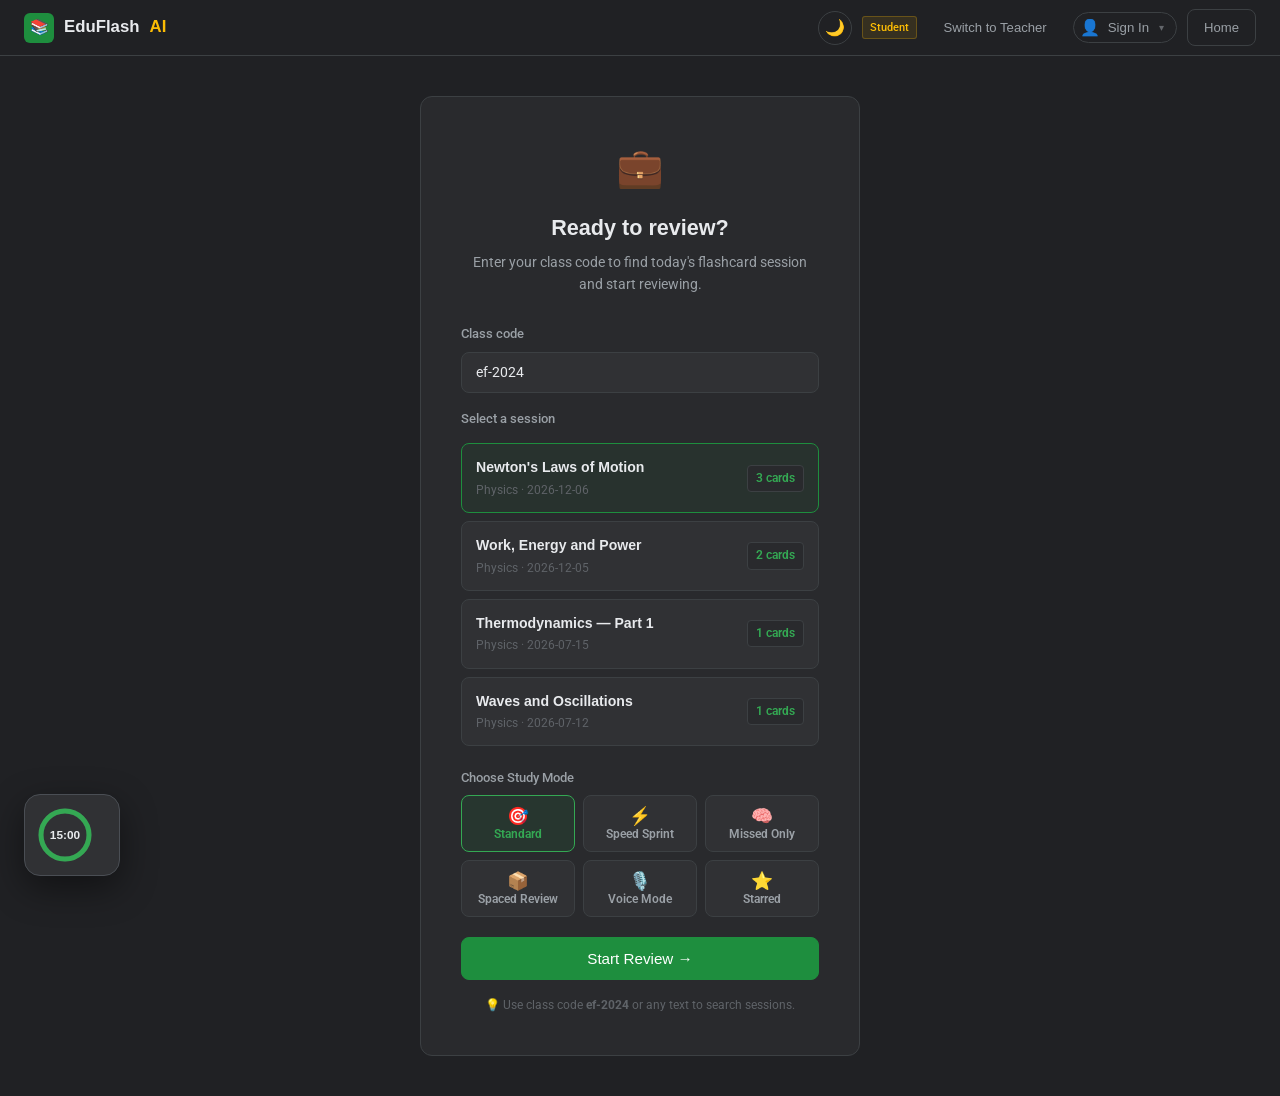
==== student.html @ 693bf7c0 "Day 15 & 16: Real-world competency perks, AI scenario challenge, session resume, and card breakdown " ====
<!DOCTYPE html>
<html lang="en">
<head>
  <meta charset="UTF-8" />
  <meta name="viewport" content="width=device-width, initial-scale=1.0" />
  <title>Student View — EduFlash AI</title>
  <meta name="description" content="Review your class flashcards, answer questions, and track your comprehension." />

  <link rel="icon" href="data:image/svg+xml,<svg xmlns='http://www.w3.org/2000/svg' viewBox='0 0 100 100'><text y='.9em' font-size='90'>📚</text></svg>" />
  <link rel="stylesheet" href="css/global.css" />
  <link rel="stylesheet" href="css/student.css" />
  <!-- Google Identity Services (OAuth) -->
  <script src="https://accounts.google.com/gsi/client" async defer></script>
</head>
<body>

  <!-- ── Shared Navbar ── -->
  <nav class="navbar" id="navbar">
    <div class="navbar-inner">
      <a href="index.html" class="nav-logo" id="nav-logo">
        <div class="nav-logo-icon">📚</div>
        EduFlash <em>AI</em>
      </a>
      <div class="navbar-right">
        <!-- Day 11: Theme Toggle -->
        <button class="theme-toggle" id="theme-toggle" title="Toggle theme">🌙</button>
        <span class="nav-badge" style="background:rgba(251,188,4,0.1);color:var(--yellow);border-color:rgba(251,188,4,0.25);">Student</span>
        <a href="teacher.html" class="btn btn-ghost btn-sm" id="nav-teacher-link">Switch to Teacher</a>
        <button class="btn btn-outline btn-sm" id="nav-signin-btn">👤 Sign In</button>
        <a href="index.html"   class="btn btn-outline btn-sm" id="nav-home-link">Home</a>
      </div>
    </div>
  </nav>

  <!-- Day 16: Resume Session Banner (hidden by default) -->
  <div class="resume-banner" id="resume-banner" style="display:none;">
    <div class="resume-banner-inner">
      <span class="resume-banner-icon">🔄</span>
      <div class="resume-banner-text">
        <strong id="resume-session-label">Continue where you left off</strong>
        <span id="resume-session-sub" style="font-size:0.75rem; color:var(--text-dim);">Session in progress</span>
      </div>
      <div class="resume-banner-actions">
        <button class="btn btn-green btn-sm" id="resume-continue-btn">Resume →</button>
        <button class="btn btn-ghost btn-sm" id="resume-discard-btn">Start Fresh</button>
      </div>
    </div>
  </div>

  <!-- —— Student entry shell —— -->
  <div class="student-shell" style="flex-direction: column; gap: 20px;">
    
    <div class="student-entry-card" id="entry-card">
      <div class="entry-icon">💼</div>
      <h1 class="entry-title">Ready to review?</h1>
      <p class="entry-sub">
        Enter your class code to find today's flashcard session and start reviewing.
      </p>

      <!-- Class code input -->
      <div class="input-group">
        <label class="input-label" for="class-code-input">Class code</label>
        <input
          type="text"
          id="class-code-input"
          class="input-field"
          placeholder="e.g. ef-2024"
          maxlength="20"
          autocomplete="off"
          spellcheck="false"
        />
      </div>

      <!-- Session picker (shows after code entered) -->
      <div class="session-picker" id="session-picker">
        <p class="input-label" style="margin-bottom:6px;">Select a session</p>
        <div id="session-picker-options" style="display: flex; flex-direction: column; gap: 8px;">
          <!-- Dynamically loaded session rows from local storage -->
        </div>

        <!-- Day 9/11: Study Mode Selector -->
        <div class="study-mode-selector" id="study-mode-selector" style="display:none; margin-top:14px;">
          <div style="display:flex; justify-content:space-between; align-items:center; margin-bottom:6px;">
            <p class="input-label" style="margin-bottom:0;">Choose Study Mode</p>
            <!-- Day 11: Due cards badge -->
            <span class="due-badge" id="due-cards-badge" style="display:none;">0 cards due</span>
          </div>
          <div class="study-mode-selector-grid">
            <button class="study-mode-btn active" data-mode="standard" data-tooltip="Classic review">
              <span style="font-size:1.1rem; display:block;">🎯</span>
              <span style="font-size:0.75rem; font-weight:600;">Standard</span>
            </button>
            <button class="study-mode-btn" data-mode="speed" data-tooltip="15s per card">
              <span style="font-size:1.1rem; display:block;">⚡</span>
              <span style="font-size:0.75rem; font-weight:600;">Speed Sprint</span>
            </button>
            <button class="study-mode-btn" data-mode="smart" data-tooltip="Missed cards only">
              <span style="font-size:1.1rem; display:block;">🧠</span>
              <span style="font-size:0.75rem; font-weight:600;">Missed Only</span>
            </button>
            <!-- Day 11: Spaced Repetition -->
            <button class="study-mode-btn" data-mode="spaced" data-tooltip="Leitner box SRS">
              <span style="font-size:1.1rem; display:block;">📦</span>
              <span style="font-size:0.75rem; font-weight:600;">Spaced Review</span>
            </button>
            <!-- Day 12: Voice Mode -->
            <button class="study-mode-btn" data-mode="voice" id="voice-mode-btn" data-tooltip="Hands-free voice" title="Answer questions by speaking">
              <span style="font-size:1.1rem; display:block;">🎙️</span>
              <span style="font-size:0.75rem; font-weight:600;">Voice Mode</span>
            </button>
            <!-- Day 15: Starred Cards -->
            <button class="study-mode-btn" data-mode="starred" data-tooltip="Your bookmarked cards only">
              <span style="font-size:1.1rem; display:block;">⭐</span>
              <span style="font-size:0.75rem; font-weight:600;">Starred</span>
            </button>
          </div>
        </div>
      </div>

      <button class="btn btn-green entry-btn" id="start-btn">
        Start Review →
      </button>

      <p class="entry-note">
        💡 Use class code <strong>ef-2024</strong> or any text to search sessions.
      </p>
    </div>

    <!-- ── Student Active Reviewer Container (hidden by default) ── -->
    <div class="student-active-review" id="review-container">
      <!-- Progress Bar -->
      <div class="review-progress-container">
        <div class="review-progress-label">
          <span id="review-progress-text">Loading card...</span>
          <span id="review-progress-percent">0%</span>
        </div>
        <div class="review-progress-bar-bg">
          <div class="review-progress-bar-fill" id="review-progress-bar" style="width:0%;"></div>
        </div>
      </div>

      <!-- Day 15: Starred mode hint -->
      <div class="starred-mode-hint" id="starred-mode-hint">
        ⭐ Reviewing your starred cards only — tap ⭐ on any card to add or remove it.
      </div>

      <!-- Day 12: Voice Mode Controls Panel -->
      <div class="voice-controls-wrap" id="voice-controls-wrap" style="display:none; margin-bottom:12px;">
        <div class="voice-controls-inner">
          <div class="voice-status-row">
            <div class="voice-mic-btn-wrap">
              <button id="mic-btn" class="mic-btn" title="Click to start / stop listening">
                <span class="mic-icon">🎙️</span>
                <span class="mic-ring"></span>
                <span class="mic-ring mic-ring-2"></span>
              </button>
            </div>
            <div class="voice-info">
              <div class="voice-status-label" id="voice-status-label">Click mic to start listening</div>
              <div class="voice-hint-text">Say: <em>"Option A"</em> · <em>"B"</em> · <em>"First"</em> · <em>"Know it"</em> · <em>"Fuzzy"</em> · <em>"Don't know"</em></div>
            </div>
          </div>
          <div class="voice-transcript-pill" id="voice-transcript-pill" style="display:none;">
            <span class="transcript-icon">💬</span>
            <span id="voice-transcript-text">Listening...</span>
          </div>
        </div>
      </div>

      <!-- Day 9: Speed Challenge Timer Bar -->
      <div class="speed-timer-wrap" id="speed-timer-wrap" style="display:none; margin-bottom:10px;">
        <div style="display:flex; justify-content:space-between; font-size:0.75rem; color:var(--yellow); font-weight:600; margin-bottom:4px;">
          <span>⚡ Speed Sprint Timer</span>
          <span id="speed-timer-text">15s</span>
        </div>
        <div style="height:6px; background:var(--bg-card); border-radius:3px; overflow:hidden; border:1px solid var(--border);">
          <div id="speed-timer-bar" style="height:100%; width:100%; background:var(--yellow); transition: width 1s linear;"></div>
        </div>
      </div>

      <!-- Review Card -->
      <div class="flashcard" id="review-flashcard">
        <!-- Header -->
        <div class="card-header" id="card-header-click" title="Click to flip">
          <div class="card-header-inner">
            <span class="card-header-label" id="card-label">Question</span>
            <button id="tts-read-btn" type="button" style="background:rgba(255,255,255,0.08); border:1px solid var(--border-light); color:var(--text); font-size:0.72rem; padding:2px 8px; border-radius:12px; cursor:pointer; display:inline-flex; align-items:center; gap:4px;" title="Read aloud using Speech Synthesis">
              🔊 Read
            </button>
            <!-- Day 15: Star a card -->
            <button id="card-star-btn" class="card-icon-btn star-btn" type="button" title="Star this card (S)">
              <span>⭐</span>
              <span class="card-icon-btn-label">Star</span>
            </button>
            <!-- Day 15: Add a private note -->
            <button id="card-note-btn" class="card-icon-btn note-btn" type="button" title="Add a private note (N)">
              <span>📌</span>
              <span class="card-icon-btn-label">Note</span>
            </button>
          </div>
          <span class="card-header-tag" id="card-tag">Topic</span>
        </div>

        <!-- Day 15: Inline personal note editor -->
        <div class="card-note-editor" id="card-note-editor">
          <textarea id="card-note-textarea" maxlength="600" placeholder="Write a private study note for this card..."></textarea>
          <div class="card-note-actions">
            <button class="note-save-btn" id="card-note-save-btn" type="button">💾 Save Note</button>
            <button class="note-cancel-btn" id="card-note-cancel-btn" type="button">Cancel</button>
            <span class="note-saved-tag" id="card-note-saved-tag" style="display:none;">✓ Saved</span>
          </div>
        </div>

        <!-- Body -->
        <div class="card-body">
          <!-- Front -->
          <div class="card-body-front" id="card-front">
            <p class="card-question" id="review-question">
              Question text will load here.
            </p>
            <div class="mcq-options" id="review-options">
              <!-- Dynamically populated options -->
            </div>
            <p class="card-flip-hint">Select an option to answer, or click header to flip</p>
          </div>

          <!-- Back -->
          <div class="card-body-back" id="card-back">
            <p class="card-answer-label">Correct Answer</p>
            <p class="card-answer-text" id="review-answer">
              Answer explanation text.
            </p>
            <p style="font-size: 0.76rem; color: var(--text-dim); margin-bottom: 12px; text-align: center;">
              How well did you know this?
            </p>
            <div class="self-rating" id="review-self-rating">
              <button class="rating-btn know" data-rating="know">✓ Know it</button>
              <button class="rating-btn fuzzy" data-rating="fuzzy">~ Fuzzy</button>
              <button class="rating-btn nope" data-rating="nope">✗ Don't know</button>
            </div>
          </div>
        </div>
      </div>

      <!-- Navigation Footer -->
      <div class="card-nav">
        <button class="card-nav-btn" id="review-prev-btn" disabled>← Previous</button>
        <span class="card-counter" id="review-counter">1 / 5</span>
        <button class="card-nav-btn" id="review-next-btn" disabled>Next →</button>
      </div>
    </div>

    <!-- ── Completion Card (hidden by default) ── -->
    <div class="review-completed" id="completion-container">
      <div class="entry-icon">🎉</div>
      <h1 class="entry-title">Review Completed!</h1>
      <p class="entry-sub" style="margin-bottom: 12px;">
        Great job revising! Your responses have been sent back to the teacher's dashboard.
      </p>
      <!-- Day 6: sync status shown briefly after submit -->
      <div id="sync-status" style="display:none; font-size:0.78rem; color:var(--green-light); margin-bottom: 8px; text-align:center; animation: fadeIn 0.4s ease;"></div>
      
      <!-- Day 8: Google Classroom Turn-In Status -->
      <div id="gc-student-status" style="display:none; background: rgba(52,168,83,0.12); border: 1px solid rgba(52,168,83,0.3); border-radius: var(--radius); padding: 10px 14px; width: 100%; margin-bottom: 14px; text-align: center; animation: fadeIn 0.4s ease;">
        <span style="font-size: 0.82rem; color: var(--green-light); font-weight: 500;">🎓 Turned in to Google Classroom</span>
      </div>

      <div style="background: var(--bg-card); border: 1px solid var(--border); border-radius: var(--radius); padding: 16px; width: 100%; margin-bottom: 20px;">
        <span style="font-size: 0.78rem; color: var(--text-dim); text-transform: uppercase;">MCQ ACCURACY</span>
        <div class="completion-accuracy" id="completion-accuracy">85%</div>
        
        <!-- Day 9: Achievements Strip -->
        <div id="student-achievements" style="display:flex; justify-content:center; gap:8px; margin-top:10px; flex-wrap:wrap;">
          <span class="achievement-chip" id="badge-accuracy">🎯 High Accuracy</span>
          <span class="achievement-chip" id="badge-streak">🔥 Streak Master</span>
        </div>
      </div>

      <!-- Day 16: Session Summary Card Grid -->
      <div class="session-summary-grid-wrap" id="session-summary-grid-wrap" style="display:none; width:100%; margin-bottom:16px;">
        <div class="ssq-header">
          <span class="ssq-title">📋 Card-by-Card Breakdown</span>
          <span class="ssq-legend">
            <span class="ssq-legend-dot" style="background:var(--green-light);"></span>Know&nbsp;
            <span class="ssq-legend-dot" style="background:var(--yellow);"></span>Fuzzy&nbsp;
            <span class="ssq-legend-dot" style="background:#f28b82;"></span>Missed
          </span>
        </div>
        <div class="ssq-grid" id="ssq-grid">
          <!-- Injected by JS -->
        </div>
      </div>

      <!-- Day 15: Study Proficiency Panel -->
      <div id="proficiency-panel" style="width:100%; margin-bottom:16px;"></div>

      <!-- Day 15: Real-World Perks & Competency Hub -->
      <div class="perks-hub-card" id="perks-hub-card" style="display:none; width:100%; margin-bottom:16px;">
        <div class="perks-hub-header">
          <span style="font-size:1.3rem;">💼</span>
          <div>
            <div class="perks-hub-title">Real-World Competency & Perks</div>
            <div class="perks-hub-subtitle">Connecting flashcard mastery to tangible practical value</div>
          </div>
        </div>
        <div class="perks-hub-body" id="perks-hub-body">
          <!-- Injected by JS -->
        </div>
      </div>

      <!-- Day 14: XP Level Bar -->
      <div class="xp-bar-container" id="xp-bar-container" style="display:none; width:100%; margin-bottom:16px;"></div>

      <!-- Day 14: Achievement Badges Grid -->
      <div class="achievements-grid" id="achievements-grid" style="display:none; width:100%; margin-bottom:16px;"></div>

      <!-- Day 13: Student Progress Timeline -->
      <div class="progress-timeline-wrap" id="progress-timeline-wrap" style="display:none;">
        <div class="progress-timeline-title">Your Card-by-Card Journey</div>
        <div class="progress-timeline-track" id="progress-timeline-track">
          <div class="progress-timeline-line-bg"></div>
          <div class="progress-timeline-line-fill" id="progress-timeline-fill"></div>
          <!-- Dots injected by JS -->
        </div>
        <div class="progress-timeline-legend">
          <span class="timeline-legend-item"><span class="timeline-legend-dot" style="background:var(--green-light);"></span>Correct</span>
          <span class="timeline-legend-item"><span class="timeline-legend-dot" style="background:#f28b82;"></span>Wrong</span>
        </div>
      </div>
      <button class="btn btn-study-path" id="btn-study-path" style="width:100%; margin-bottom:12px;">🧭 Generate AI Study Path</button>
      <div class="study-path-container" id="study-path-container" style="display:none; width:100%; margin-bottom:20px;"></div>

      <!-- Day 12: AI Weak-Spot Remediation Plan -->
      <div class="remediation-section" id="remediation-section" style="width:100%; margin-bottom:20px; display:none;">
        <div class="remediation-header">
          <span class="remediation-icon">🚀</span>
          <div>
            <div class="remediation-title">AI Weak-Spot Remediation Plan</div>
            <div class="remediation-subtitle">Personalized recovery strategy for your missed topics</div>
          </div>
        </div>
        <div class="remediation-body" id="remediation-body">
          <!-- Populated by JS -->
        </div>
      </div>
      <button class="btn btn-remediation" id="btn-student-remediation" style="width:100%; margin-bottom:16px; display:none;">
        🚀 Generate My AI Remediation Plan
      </button>

      <!-- Day 11: Student Personal Analytics Dashboard -->
      <div id="student-analytics" style="display:none; width:100%;">
        <div class="student-analytics-header">📊 Your Progress</div>
        <div class="analytics-grid">
          <div class="analytics-card" id="analytics-trend">
            <div class="analytics-card-title">Accuracy Trend</div>
            <canvas id="sparkline-canvas" width="200" height="60"></canvas>
          </div>
          <div class="analytics-card" id="analytics-streak">
            <div class="analytics-card-title">🔥 Study Streak</div>
            <div id="streak-display"></div>
          </div>
          <div class="analytics-card" id="analytics-mastery">
            <div class="analytics-card-title">Topic Mastery</div>
            <div id="mastery-bars"></div>
          </div>
          <div class="analytics-card" id="analytics-best">
            <div class="analytics-card-title">🏆 Personal Best</div>
            <div id="personal-best-display"></div>
          </div>
        </div>
      </div>

      <button class="btn btn-green entry-btn" id="exit-btn">
        Done & Exit
      </button>
    </div>

  </div>

  <!-- Day 15: Focus Timer Widget -->
  <div class="focus-timer-widget" id="focus-timer-widget" title="Focus timer">
    <div class="focus-timer-mini">
      <div class="focus-timer-ring-wrap">
        <svg width="56" height="56" viewBox="0 0 56 56">
          <circle class="focus-timer-ring-track" cx="28" cy="28" r="24"></circle>
          <circle class="focus-timer-ring-progress" id="focus-timer-ring" cx="28" cy="28" r="24"></circle>
        </svg>
        <div class="focus-timer-time" id="focus-timer-time">15:00</div>
      </div>
      <span class="focus-timer-mini-label">Focus Timer</span>
    </div>
    <div class="focus-timer-body">
      <div class="focus-timer-presets" id="focus-presets">
        <!-- Preset buttons injected by JS -->
      </div>
      <div class="focus-timer-controls">
        <button class="focus-main-btn" id="focus-main-btn">▶ Start Focus</button>
        <button class="focus-reset-btn" id="focus-reset-btn" title="Reset timer">↺</button>
      </div>
      <div class="focus-timer-status" id="focus-timer-status"></div>
    </div>
  </div>

  <!-- Day 11: EduBot AI Tutor Floating Action Trigger -->
  <button class="edubot-fab" id="edubot-fab" style="display: none;" title="Open EduBot AI Tutor">
    <span style="font-size: 1.2rem;">🤖</span>
    <span class="edubot-fab-text">Ask AI Tutor</span>
  </button>

  <!-- Day 11: EduBot AI Tutor Sliding Drawer Modal -->
  <div class="edubot-drawer-overlay" id="edubot-drawer-overlay" style="display: none;">
    <div class="edubot-drawer" id="edubot-drawer">
      <div class="edubot-header">
        <div style="display: flex; align-items: center; gap: 8px;">
          <span style="font-size: 1.3rem;">🤖</span>
          <div>
            <h3 style="margin: 0; font-size: 1.02rem; font-family: 'Google Sans', sans-serif; color: var(--green-light);">EduBot AI Tutor</h3>
            <span style="font-size: 0.72rem; color: var(--text-dim);" id="edubot-topic-badge">Topic: Active Card</span>
          </div>
        </div>
        <button class="edubot-close-btn" id="edubot-close-btn">&times;</button>
      </div>

      <!-- Chat Messages Container -->
      <div class="edubot-messages" id="edubot-messages">
        <div class="edubot-msg assistant">
          👋 Hi! I'm <strong>EduBot</strong>, your personal AI tutor. Ask me anything about this card or choose a quick helper prompt below!
        </div>
      </div>

      <!-- Quick Action Prompts -->
      <div class="edubot-quick-prompts">
        <button class="edubot-chip" data-prompt="Explain why the correct answer is right step-by-step">💡 Step-by-step</button>
        <button class="edubot-chip" data-prompt="Give me a real-world analogy for this concept">🌐 Analogy</button>
        <button class="edubot-chip" data-prompt="Explain this concept like I'm 5 years old">🧒 ELI5</button>
        <button class="edubot-chip" data-prompt="Give me a quick practice follow-up question">❓ Quiz me</button>
      </div>

      <!-- Input Bar -->
      <form class="edubot-input-form" id="edubot-form">
        <input type="text" id="edubot-input" class="edubot-input" placeholder="Ask EduBot a question..." autocomplete="off" />
        <button type="submit" class="btn btn-green btn-sm" style="padding: 8px 14px;">Send</button>
      </form>
    </div>
  </div>

  <!-- Day 11: Keyboard Shortcuts -->
  <div class="keyboard-overlay" id="keyboard-overlay" style="display:none;">
    <div class="keyboard-overlay-content">
      <div class="keyboard-overlay-header">
        <h3 style="margin: 0; font-family: 'Google Sans', sans-serif; font-size: 1.1rem;">⌨️ Keyboard Shortcuts</h3>
        <button class="keyboard-close-btn" id="keyboard-close-btn">&times;</button>
      </div>
      <div class="keyboard-shortcuts-list">
        <div class="shortcut-row"><span class="key-badge">←</span> <span class="key-badge">→</span> Navigate cards</div>
        <div class="shortcut-row"><span class="key-badge">Space</span> Flip card</div>
        <div class="shortcut-row"><span class="key-badge">1</span> <span class="key-badge">2</span> <span class="key-badge">3</span> <span class="key-badge">4</span> Select MCQ option</div>
        <div class="shortcut-row"><span class="key-badge">K</span> Rate Know it</div>
        <div class="shortcut-row"><span class="key-badge">F</span> Rate Fuzzy</div>
        <div class="shortcut-row"><span class="key-badge">D</span> Rate Don't know</div>
        <div class="shortcut-row"><span class="key-badge">S</span> Star / unstar card</div>
        <div class="shortcut-row"><span class="key-badge">N</span> Add / edit card note</div>
        <div class="shortcut-row"><span class="key-badge">?</span> Show this help</div>
        <div class="shortcut-row"><span class="key-badge">Esc</span> Close overlays</div>
      </div>
    </div>
  </div>

  <!-- Day 14: Level-Up Celebration Modal -->
  <div class="levelup-modal" id="levelup-modal" style="display:none;">
    <div class="levelup-modal-content">
      <div class="levelup-glow"></div>
      <div class="levelup-emoji" id="levelup-emoji">🎓</div>
      <div class="levelup-title">LEVEL UP!</div>
      <div class="levelup-rank" id="levelup-rank">Scholar</div>
      <div class="levelup-sub">Keep going to unlock the next rank!</div>
    </div>
  </div>

  <!-- Day 15: Real-World Scenario Challenge Modal -->
  <div class="scenario-modal-overlay" id="scenario-modal-overlay" style="display:none;">
    <div class="scenario-modal-content">
      <div class="scenario-modal-header">
        <div style="display:flex; align-items:center; gap:8px;">
          <span style="font-size:1.4rem;">🎯</span>
          <div>
            <h3 style="margin:0; font-family:'Google Sans',sans-serif; font-size:1.05rem; color:var(--green-light);" id="scenario-title">Real-World Application Challenge</h3>
            <span style="font-size:0.75rem; color:var(--text-dim);" id="scenario-topic-tag">Topic: Practical Physics</span>
          </div>
        </div>
        <button class="scenario-close-btn" id="scenario-close-btn">&times;</button>
      </div>
      <div class="scenario-body" id="scenario-body">
        <div class="scenario-question-box" id="scenario-question-box">
          Loading scenario challenge...
        </div>
        <div class="scenario-options-grid" id="scenario-options-grid">
          <!-- Populated by JS -->
        </div>
        <div class="scenario-feedback" id="scenario-feedback" style="display:none;"></div>
      </div>
      <div class="scenario-footer">
        <button class="btn btn-outline btn-sm" id="scenario-dismiss-btn">Close</button>
      </div>
    </div>
  </div>

  <!-- Day 9: Canvas Confetti -->
  <canvas id="confetti-canvas" style="position:fixed; top:0; left:0; width:100vw; height:100vh; pointer-events:none; z-index:9999; display:none;"></canvas>

  <script src="js/classroom-api.js"></script>
  <script src="js/firebase-store.js"></script>
  <script src="js/store.js"></script>
  <script src="js/auth.js"></script>
  <script src="js/student.js"></script>

</body>
</html>
---- css/global.css ----
/* ============================================================
   EduFlash AI — Global Styles
   Day 2: Unified nav shell + shared components
   Google Classroom theme: green, yellow, dark
   ============================================================ */

@import url('https://fonts.googleapis.com/css2?family=Google+Sans:wght@400;500;700&family=Roboto:wght@300;400;500&display=swap');

/* ── CSS Variables ── */
:root {
  --green:        #1e8e3e;
  --green-light:  #34a853;
  --green-dark:   #0d652d;
  --yellow:       #fbbc04;
  --yellow-light: #fdd663;
  --yellow-dark:  #f29900;

  --bg:           #202124;
  --bg-surface:   #292a2d;
  --bg-card:      #303134;
  --bg-hover:     #3c4043;
  --border:       #3c4043;
  --border-light: #4a4e54;

  --text:         #e8eaed;
  --text-muted:   #9aa0a6;
  --text-dim:     #5f6368;

  --radius:    8px;
  --radius-lg: 12px;
  --radius-sm: 4px;
  --transition: 0.2s ease;
}

*, *::before, *::after { box-sizing: border-box; margin: 0; padding: 0; }
html { scroll-behavior: smooth; }

body {
  font-family: 'Roboto', sans-serif;
  background: var(--bg);
  color: var(--text);
  line-height: 1.6;
  -webkit-font-smoothing: antialiased;
}

h1, h2, h3, h4 {
  font-family: 'Google Sans', sans-serif;
  line-height: 1.3;
}

a { color: inherit; text-decoration: none; }
img { max-width: 100%; display: block; }
button { cursor: pointer; border: none; background: none; font-family: inherit; }

/* ── Buttons ── */
.btn {
  display: inline-flex;
  align-items: center;
  gap: 8px;
  padding: 10px 22px;
  border-radius: var(--radius);
  font-family: 'Google Sans', sans-serif;
  font-weight: 500;
  font-size: 0.9rem;
  transition: var(--transition);
  cursor: pointer;
  white-space: nowrap;
}
.btn-green {
  background: var(--green);
  color: #fff;
  border: 1px solid var(--green);
}
.btn-green:hover { background: var(--green-light); border-color: var(--green-light); }

.btn-yellow {
  background: var(--yellow);
  color: #202124;
  border: 1px solid var(--yellow);
  font-weight: 700;
}
.btn-yellow:hover { background: var(--yellow-light); }

.btn-outline {
  background: transparent;
  color: var(--text-muted);
  border: 1px solid var(--border);
}
.btn-outline:hover { border-color: var(--green); color: var(--green-light); }

.btn-ghost {
  background: transparent;
  color: var(--text-muted);
  border: none;
  padding: 8px 14px;
}
.btn-ghost:hover { color: var(--text); background: var(--bg-hover); border-radius: var(--radius-sm); }

.btn-sm {
  padding: 7px 16px;
  font-size: 0.82rem;
}

.btn:disabled {
  opacity: 0.55;
  background: var(--bg-hover) !important;
  border-color: var(--border) !important;
  color: var(--text-dim) !important;
  cursor: not-allowed;
}

/* ── Shared Navbar ── */
.navbar {
  height: 56px;
  display: flex;
  align-items: center;
  border-bottom: 1px solid var(--border);
  background: var(--bg);
  position: sticky;
  top: 0;
  z-index: 100;
  padding: 0 24px;
}
.navbar-inner {
  width: 100%;
  display: flex;
  align-items: center;
  justify-content: space-between;
}
.nav-logo {
  display: flex;
  align-items: center;
  gap: 10px;
  font-family: 'Google Sans', sans-serif;
  font-size: 1.05rem;
  font-weight: 700;
  text-decoration: none;
  color: var(--text);
}
.nav-logo-icon {
  width: 30px;
  height: 30px;
  background: var(--green);
  border-radius: 6px;
  display: flex;
  align-items: center;
  justify-content: center;
  font-size: 0.95rem;
  flex-shrink: 0;
}
.nav-logo em {
  color: var(--yellow);
  font-style: normal;
}
.nav-badge {
  font-size: 0.7rem;
  background: rgba(251,188,4,0.1);
  color: var(--yellow);
  border: 1px solid rgba(251,188,4,0.25);
  border-radius: 3px;
  padding: 2px 7px;
  font-weight: 500;
  font-family: 'Roboto', sans-serif;
}
.navbar-right {
  display: flex;
  align-items: center;
  gap: 10px;
}

/* ── Layout helpers ── */
.container {
  max-width: 1100px;
  margin: 0 auto;
  padding: 0 24px;
}

/* ── Scrollbar ── */
::-webkit-scrollbar { width: 5px; }
::-webkit-scrollbar-track { background: var(--bg); }
::-webkit-scrollbar-thumb { background: var(--border); border-radius: 3px; }
::-webkit-scrollbar-thumb:hover { background: var(--border-light); }

/* ── Utility ── */
.text-muted  { color: var(--text-muted); }
.text-dim    { color: var(--text-dim); }
.text-green  { color: var(--green-light); }
.text-yellow { color: var(--yellow); }
.mt-sm  { margin-top: 8px; }
.mt-md  { margin-top: 16px; }
.mt-lg  { margin-top: 24px; }

/* ============================================================
   Day 11: Light Theme Overrides
   ============================================================ */
[data-theme="light"] {
  --green:        #1e8e3e;
  --green-light:  #0d652d;
  --green-dark:   #0b5224;
  --yellow:       #f29900;
  --yellow-light: #e68a00;
  --yellow-dark:  #b36b00;

  --bg:           #f8f9fa;
  --bg-surface:   #ffffff;
  --bg-card:      #ffffff;
  --bg-hover:     #f1f3f4;
  --border:       #dadce0;
  --border-light: #e0e0e0;

  --text:         #202124;
  --text-muted:   #5f6368;
  --text-dim:     #9aa0a6;
}

[data-theme="light"] .navbar {
  background: #ffffff;
  border-bottom-color: #dadce0;
  box-shadow: 0 1px 3px rgba(0,0,0,0.08);
}

[data-theme="light"] .nav-logo-icon {
  box-shadow: 0 1px 4px rgba(30,142,62,0.25);
}

[data-theme="light"] ::-webkit-scrollbar-track { background: #f1f3f4; }
[data-theme="light"] ::-webkit-scrollbar-thumb { background: #dadce0; }
[data-theme="light"] ::-webkit-scrollbar-thumb:hover { background: #bdc1c6; }

/* Teacher sidebar light overrides */
[data-theme="light"] .sidebar {
  background: #f1f3f4;
  border-right-color: #dadce0;
  box-shadow: inset 3px 0 0 rgba(30,142,62,0.2);
}
[data-theme="light"] .sidebar-toggle {
  background: #f1f3f4;
  box-shadow: 0 0 0 3px #ffffff, 0 2px 8px rgba(0,0,0,0.15);
}
[data-theme="light"] .sidebar-header { border-bottom-color: #dadce0; }
[data-theme="light"] .context-strip { background: #ffffff; border-bottom-color: #dadce0; }
[data-theme="light"] .panel-header { border-bottom-color: #dadce0; }
[data-theme="light"] .auth-dropdown { background: #ffffff; border-color: #dadce0; box-shadow: 0 4px 20px rgba(0,0,0,0.1); }

/* Student shell light overrides */
[data-theme="light"] .student-entry-card { background: #ffffff; border-color: #dadce0; }
[data-theme="light"] .flashcard { background: #ffffff; border-color: #dadce0; }
[data-theme="light"] .card-header { background: rgba(30,142,62,0.06); }
[data-theme="light"] .review-completed { background: #ffffff; border-color: #dadce0; }

/* Smooth theme transition */
body,
body .navbar,
body .sidebar,
body .app-shell,
body .main-content,
body .student-shell,
body .student-entry-card,
body .flashcard {
  transition: background-color 0.35s ease, color 0.35s ease, border-color 0.35s ease;
}

/* ── Theme Toggle Button ── */
.theme-toggle {
  background: none;
  border: 1px solid var(--border);
  color: var(--text-muted);
  width: 34px;
  height: 34px;
  border-radius: 50%;
  display: inline-flex;
  align-items: center;
  justify-content: center;
  font-size: 1rem;
  cursor: pointer;
  transition: background 0.2s ease, border-color 0.2s ease, color 0.2s ease, transform 0.3s ease;
  flex-shrink: 0;
}
.theme-toggle:hover {
  background: var(--bg-hover);
  border-color: var(--green);
  color: var(--yellow);
  transform: rotate(25deg);
}
---- css/student.css ----
/* ============================================================
   EduFlash AI — Student Page Styles
   Day 2: Entry shell
   ============================================================ */

.student-shell {
  min-height: calc(100vh - 56px);
  display: flex;
  align-items: center;
  justify-content: center;
  padding: 40px 24px;
}

.student-entry-card {
  background: var(--bg-surface);
  border: 1px solid var(--border);
  border-radius: var(--radius-lg);
  padding: 40px;
  width: 100%;
  max-width: 440px;
  text-align: center;
}

.entry-icon {
  font-size: 2.4rem;
  margin-bottom: 16px;
}

.entry-title {
  font-size: 1.35rem;
  font-weight: 700;
  margin-bottom: 8px;
  color: var(--text);
}

.entry-sub {
  font-size: 0.88rem;
  color: var(--text-muted);
  margin-bottom: 28px;
  line-height: 1.6;
}

/* Class code input */
.input-group {
  display: flex;
  flex-direction: column;
  gap: 8px;
  text-align: left;
  margin-bottom: 16px;
}
.input-label {
  font-size: 0.8rem;
  color: var(--text-muted);
  font-weight: 500;
}
.input-field {
  background: var(--bg-card);
  border: 1px solid var(--border);
  border-radius: var(--radius);
  padding: 11px 14px;
  font-size: 0.9rem;
  color: var(--text);
  outline: none;
  transition: border-color var(--transition);
  width: 100%;
  font-family: 'Roboto', sans-serif;
}
.input-field::placeholder { color: var(--text-dim); }
.input-field:focus { border-color: var(--green); }

/* Session picker */
.session-picker {
  display: flex;
  flex-direction: column;
  gap: 8px;
  margin-bottom: 20px;
  text-align: left;
}
.session-picker.visible { display: flex; }

.session-option {
  background: var(--bg-card);
  border: 1px solid var(--border);
  border-radius: var(--radius);
  padding: 12px 14px;
  cursor: pointer;
  transition: border-color var(--transition), background var(--transition);
  display: flex;
  align-items: center;
  justify-content: space-between;
}
.session-option:hover { border-color: var(--green); background: var(--bg-hover); }
.session-option.selected { border-color: var(--green); background: rgba(30,142,62,0.08); }

.session-option-left {}
.session-topic {
  font-family: 'Google Sans', sans-serif;
  font-size: 0.88rem;
  color: var(--text);
}
.session-date {
  font-size: 0.75rem;
  color: var(--text-dim);
  margin-top: 2px;
}
.session-cards-count {
  font-size: 0.75rem;
  color: var(--text-dim);
  background: var(--bg-surface);
  border: 1px solid var(--border);
  border-radius: 4px;
  padding: 3px 8px;
}

.entry-btn {
  width: 100%;
  justify-content: center;
  padding: 12px;
  font-size: 0.95rem;
}

.entry-note {
  margin-top: 16px;
  font-size: 0.76rem;
  color: var(--text-dim);
}

/* ────────────────────────────────────────────
   DAY 3 — ACTIVE FLASHCARD REVIEW & COMPLETION
   ──────────────────────────────────────────── */

.student-active-review {
  display: none;
  background: var(--bg-surface);
  border: 1px solid var(--border);
  border-radius: var(--radius-lg);
  padding: 32px;
  width: 90%;
  max-width: 440px;
  flex-direction: column;
  gap: 20px;
  box-shadow: 0 8px 30px rgba(0,0,0,0.4);
}
.student-active-review.visible {
  display: flex;
}

/* The review flashcard */
.flashcard {
  width: 100%;
  background: var(--bg-card);
  border: 1px solid var(--border);
  border-radius: var(--radius-lg);
  overflow: hidden;
  transition: border-color var(--transition);
  user-select: none;
}
.flashcard:hover {
  border-color: var(--green);
}

.card-header {
  background: var(--green-dark);
  padding: 12px 16px;
  display: flex;
  align-items: center;
  justify-content: space-between;
}
.card-header-label {
  font-size: 0.72rem;
  font-weight: 700;
  color: rgba(255,255,255,0.85);
  text-transform: uppercase;
  letter-spacing: 0.08em;
}
.card-header-tag {
  font-size: 0.68rem;
  background: rgba(255,255,255,0.15);
  color: rgba(255,255,255,0.8);
  padding: 2px 8px;
  border-radius: 4px;
}

/* ── Day 15: Card icon buttons (star + note) ── */
.card-header .card-header-inner {
  display: inline-flex;
  align-items: center;
  gap: 8px;
  min-width: 0;
}
.card-icon-btn {
  display: inline-flex;
  align-items: center;
  gap: 4px;
  background: rgba(255,255,255,0.08);
  border: 1px solid var(--border-light);
  color: var(--text);
  font-size: 0.72rem;
  padding: 2px 8px;
  border-radius: 12px;
  cursor: pointer;
  white-space: nowrap;
  transition: background 0.18s ease, border-color 0.18s ease, color 0.18s ease, transform 0.18s ease;
}
.card-icon-btn:hover {
  background: rgba(255,255,255,0.16);
  border-color: rgba(255,255,255,0.35);
}
.card-icon-btn:active { transform: scale(0.92); }

.card-icon-btn.star-btn.starred {
  background: rgba(251,188,4,0.22);
  border-color: var(--yellow);
  color: var(--yellow);
}
.card-icon-btn.note-btn.has-note {
  background: rgba(52,168,83,0.25);
  border-color: var(--green-light);
  color: var(--green-light);
}

/* ── Day 15: Inline note editor ── */
.card-note-editor {
  display: none;
  padding: 12px 14px;
  border-bottom: 1px solid var(--border);
  background: rgba(52,168,83,0.06);
  animation: fadeIn 0.25s ease;
}
.card-note-editor.open { display: block; }
.card-note-editor textarea {
  width: 100%;
  min-height: 64px;
  resize: vertical;
  background: var(--bg-surface);
  border: 1px solid var(--border);
  border-radius: var(--radius);
  color: var(--text);
  font-family: 'Roboto', sans-serif;
  font-size: 0.82rem;
  line-height: 1.5;
  padding: 8px 10px;
  outline: none;
  margin-bottom: 8px;
}
.card-note-editor textarea:focus { border-color: var(--green-light); }
.card-note-editor textarea::placeholder { color: var(--text-dim); }
.card-note-actions {
  display: flex;
  align-items: center;
  gap: 8px;
}
.note-save-btn {
  background: var(--green);
  color: #fff;
  border: none;
  border-radius: 6px;
  padding: 5px 14px;
  font-size: 0.76rem;
  font-weight: 600;
  font-family: 'Google Sans', sans-serif;
  cursor: pointer;
  transition: background 0.18s ease;
}
.note-save-btn:hover { background: var(--green-light); }
.note-cancel-btn {
  background: transparent;
  border: none;
  color: var(--text-muted);
  font-size: 0.76rem;
  cursor: pointer;
  padding: 5px 10px;
}
.note-cancel-btn:hover { color: var(--text); }
.note-saved-tag {
  margin-left: auto;
  font-size: 0.7rem;
  color: var(--green-light);
  font-weight: 600;
  animation: fadeIn 0.3s ease;
}

.card-body {
  padding: 24px 20px;
}
.card-body-front { display: block; }
.card-body-back  { display: none; }

.flashcard.flipped .card-body-front { display: none; }
.flashcard.flipped .card-body-back  { display: block; }
.flashcard.flipped .card-header { background: var(--green); }

.card-question {
  font-size: 0.95rem;
  color: var(--text);
  line-height: 1.6;
  margin-bottom: 20px;
}

/* MCQ Options */
.mcq-options {
  display: flex;
  flex-direction: column;
  gap: 10px;
  margin-bottom: 12px;
}
.mcq-option {
  padding: 10px 14px;
  border-radius: 8px;
  border: 1px solid var(--border);
  background: var(--bg-surface);
  font-size: 0.85rem;
  color: var(--text-muted);
  cursor: pointer;
  transition: var(--transition);
  display: flex;
  align-items: center;
  gap: 10px;
}
.mcq-option:hover {
  border-color: var(--green);
  color: var(--text);
}
.mcq-option.correct {
  border-color: var(--green);
  background: rgba(30,142,62,0.12);
  color: var(--green-light);
}
.mcq-option.wrong {
  border-color: #d93025;
  background: rgba(217,48,37,0.08);
  color: #f28b82;
}
.option-letter {
  width: 22px;
  height: 22px;
  border-radius: 50%;
  background: var(--border);
  display: flex;
  align-items: center;
  justify-content: center;
  font-size: 0.72rem;
  font-weight: 700;
  flex-shrink: 0;
  color: var(--text-muted);
}
.mcq-option.correct .option-letter { background: var(--green); color: #fff; }
.mcq-option.wrong   .option-letter { background: #d93025;      color: #fff; }

.card-flip-hint {
  font-size: 0.72rem;
  color: var(--text-dim);
  text-align: center;
  margin-top: 8px;
}

/* Back of card (Answer & Rating) */
.card-answer-label {
  font-size: 0.72rem;
  color: var(--green-light);
  text-transform: uppercase;
  letter-spacing: 0.08em;
  margin-bottom: 8px;
  font-weight: 700;
}
.card-answer-text {
  font-size: 0.9rem;
  color: var(--text);
  line-height: 1.6;
  margin-bottom: 20px;
}

/* Self-Rating */
.self-rating {
  display: flex;
  gap: 8px;
}
.rating-btn {
  flex: 1;
  padding: 8px 6px;
  border-radius: 6px;
  font-size: 0.78rem;
  font-weight: 500;
  text-align: center;
  border: 1px solid;
  cursor: pointer;
  transition: var(--transition);
  background: transparent;
  font-family: 'Roboto', sans-serif;
  white-space: nowrap;
}
.rating-btn.know  {
  border-color: rgba(30,142,62,0.4);
  color: var(--green-light);
}
.rating-btn.know:hover  { background: rgba(30,142,62,0.12); }
.rating-btn.fuzzy {
  border-color: rgba(251,188,4,0.4);
  color: var(--yellow);
}
.rating-btn.fuzzy:hover { background: rgba(251,188,4,0.1); }
.rating-btn.nope  {
  border-color: rgba(217,48,37,0.4);
  color: #f28b82;
}
.rating-btn.nope:hover  { background: rgba(217,48,37,0.08); }

.rating-btn.selected-know  { background: rgba(30,142,62,0.2);  border-color: var(--green); }
.rating-btn.selected-fuzzy { background: rgba(251,188,4,0.15); border-color: var(--yellow); }
.rating-btn.selected-nope  { background: rgba(217,48,37,0.12); border-color: #d93025; }

/* Progress tracker */
.review-progress-container {
  display: flex;
  flex-direction: column;
  gap: 6px;
}
.review-progress-label {
  display: flex;
  justify-content: space-between;
  font-size: 0.75rem;
  color: var(--text-dim);
}
.review-progress-bar-bg {
  width: 100%;
  height: 6px;
  background: var(--border);
  border-radius: 3px;
  overflow: hidden;
}
.review-progress-bar-fill {
  height: 100%;
  background: var(--green-light);
  width: 0%;
  transition: width 0.3s ease;
}

/* Card navigation */
.card-nav {
  display: flex;
  align-items: center;
  justify-content: space-between;
  margin-top: 4px;
}
.card-nav-btn {
  font-size: 0.8rem;
  color: var(--text-muted);
  padding: 7px 12px;
  border: 1px solid var(--border);
  border-radius: 6px;
  cursor: pointer;
  background: transparent;
  font-family: 'Roboto', sans-serif;
  transition: var(--transition);
}
.card-nav-btn:hover:not(:disabled) {
  border-color: var(--green);
  color: var(--green-light);
}
.card-nav-btn:disabled {
  opacity: 0.35;
  cursor: not-allowed;
}
.card-counter {
  font-size: 0.78rem;
  color: var(--text-dim);
}

/* Success panel after finish */
.review-completed {
  display: none;
  background: var(--bg-surface);
  border: 1px solid var(--border);
  border-radius: var(--radius-lg);
  padding: 40px;
  width: 100%;
  max-width: 440px;
  text-align: center;
  flex-direction: column;
  align-items: center;
  gap: 16px;
  box-shadow: 0 8px 30px rgba(0,0,0,0.4);
}
.review-completed.visible {
  display: flex;
}
.completion-accuracy {
  font-family: 'Google Sans', sans-serif;
  font-size: 2.2rem;
  font-weight: 700;
  color: var(--green-light);
  line-height: 1.1;
  margin-top: 10px;
}

/* ── Day 9: Study Modes & Achievements ── */
.study-mode-btn {
  background: var(--bg-card);
  border: 1px solid var(--border);
  border-radius: var(--radius);
  padding: 10px 6px;
  color: var(--text-muted);
  cursor: pointer;
  text-align: center;
  transition: all var(--transition);
}
.study-mode-btn:hover {
  border-color: var(--green);
  color: var(--text);
}
.study-mode-btn.active {
  background: rgba(30,142,62,0.12);
  border-color: var(--green-light);
  color: var(--green-light);
}

.achievement-chip {
  background: rgba(251,188,4,0.12);
  color: var(--yellow);
  border: 1px solid rgba(251,188,4,0.3);
  border-radius: 12px;
  padding: 4px 10px;
  font-size: 0.72rem;
  font-weight: 600;
}

/* ────────────────────────────────────────────
   DAY 11 — EDUBOT AI TUTOR DRAWER & FAB
──────────────────────────────────────────── */
.edubot-fab {
  position: fixed;
  bottom: 24px;
  right: 24px;
  z-index: 900;
  display: flex;
  align-items: center;
  gap: 8px;
  background: linear-gradient(135deg, var(--green-dark), var(--green));
  color: white;
  border: 1px solid rgba(255,255,255,0.2);
  padding: 10px 18px;
  border-radius: 30px;
  font-family: 'Google Sans', sans-serif;
  font-size: 0.88rem;
  font-weight: 600;
  cursor: pointer;
  box-shadow: 0 8px 24px rgba(0,0,0,0.4), 0 0 0 1px rgba(52,168,83,0.3);
  transition: transform 0.25s cubic-bezier(0.34, 1.56, 0.64, 1), box-shadow 0.25s ease;
}
.edubot-fab:hover {
  transform: translateY(-3px) scale(1.03);
  box-shadow: 0 12px 32px rgba(52,168,83,0.35);
}

.edubot-drawer-overlay {
  position: fixed;
  inset: 0;
  z-index: 1000;
  background: rgba(0,0,0,0.6);
  backdrop-filter: blur(4px);
  display: flex;
  justify-content: flex-end;
}

.edubot-drawer {
  width: 100%;
  max-width: 420px;
  height: 100%;
  background: var(--bg-surface);
  border-left: 1px solid var(--border-light);
  display: flex;
  flex-direction: column;
  box-shadow: -10px 0 40px rgba(0,0,0,0.6);
  animation: slideInRight 0.3s cubic-bezier(0.16, 1, 0.3, 1);
}

@keyframes slideInRight {
  from { transform: translateX(100%); }
  to   { transform: translateX(0); }
}

.edubot-header {
  padding: 18px 20px;
  border-bottom: 1px solid var(--border);
  display: flex;
  align-items: center;
  justify-content: space-between;
  background: var(--bg-card);
}

.edubot-close-btn {
  background: none;
  border: none;
  color: var(--text-dim);
  font-size: 1.5rem;
  cursor: pointer;
  padding: 0 4px;
}
.edubot-close-btn:hover { color: var(--text); }

.edubot-messages {
  flex: 1;
  overflow-y: auto;
  padding: 16px 20px;
  display: flex;
  flex-direction: column;
  gap: 12px;
}

.edubot-msg {
  max-width: 88%;
  padding: 10px 14px;
  border-radius: 12px;
  font-size: 0.84rem;
  line-height: 1.5;
}
.edubot-msg.assistant {
  align-self: flex-start;
  background: var(--bg-card);
  border: 1px solid var(--border);
  color: var(--text-muted);
  border-bottom-left-radius: 2px;
}
.edubot-msg.user {
  align-self: flex-end;
  background: rgba(30,142,62,0.2);
  border: 1px solid rgba(52,168,83,0.3);
  color: var(--text);
  border-bottom-right-radius: 2px;
}

.edubot-quick-prompts {
  padding: 10px 20px;
  display: flex;
  gap: 6px;
  overflow-x: auto;
  border-top: 1px solid var(--border);
  background: var(--bg);
}

.edubot-chip {
  white-space: nowrap;
  font-size: 0.72rem;
  padding: 5px 10px;
  border-radius: 14px;
  background: var(--bg-card);
  border: 1px solid var(--border-light);
  color: var(--text-muted);
  cursor: pointer;
  transition: all 0.2s ease;
}
.edubot-chip:hover {
  border-color: var(--green-light);
  color: var(--green-light);
}

.edubot-input-form {
  padding: 14px 20px;
  border-top: 1px solid var(--border);
  display: flex;
  gap: 8px;
  background: var(--bg-card);
}
.edubot-input {
  flex: 1;
  background: var(--bg);
  border: 1px solid var(--border);
  border-radius: var(--radius);
  color: var(--text);
  padding: 8px 12px;
  font-size: 0.84rem;
}
.edubot-input:focus {
  outline: none;
  border-color: var(--green-light);
}

/* ────────────────────────────────────────────
   DAY 11 — Spaced Repetition Engine, Analytics & Keyboard
   ──────────────────────────────────────────── */

/* Due Badge */
.due-badge {
  background: rgba(251, 188, 4, 0.15);
  color: var(--yellow);
  border: 1px solid rgba(251, 188, 4, 0.4);
  border-radius: 12px;
  padding: 3px 8px;
  font-size: 0.7rem;
  font-weight: 600;
  animation: pulse-badge 2s infinite;
}
@keyframes pulse-badge {
  0% { box-shadow: 0 0 0 0 rgba(251, 188, 4, 0.4); }
  70% { box-shadow: 0 0 0 4px rgba(251, 188, 4, 0); }
  100% { box-shadow: 0 0 0 0 rgba(251, 188, 4, 0); }
}

/* Analytics Dashboard */
.student-analytics-header {
  font-family: 'Google Sans', sans-serif;
  font-size: 1.1rem;
  font-weight: 600;
  color: var(--text);
  margin: 10px 0 16px 0;
  padding-left: 10px;
  border-left: 3px solid var(--green);
  text-align: left;
}

.analytics-grid {
  display: grid;
  grid-template-columns: 1fr 1fr;
  gap: 12px;
  width: 100%;
}
@media (max-width: 400px) {
  .analytics-grid { grid-template-columns: 1fr; }
}

.analytics-card {
  background: var(--bg-card);
  border: 1px solid var(--border);
  border-radius: var(--radius);
  padding: 14px;
  text-align: left;
  display: flex;
  flex-direction: column;
}

.analytics-card-title {
  font-size: 0.75rem;
  color: var(--text-dim);
  text-transform: uppercase;
  margin-bottom: 10px;
  font-weight: 600;
}

.mastery-bar {
  display: flex;
  align-items: center;
  gap: 8px;
  margin-bottom: 6px;
  font-size: 0.75rem;
}
.mastery-bar-label {
  flex: 1;
  white-space: nowrap;
  overflow: hidden;
  text-overflow: ellipsis;
  color: var(--text-muted);
}
.mastery-bar-track {
  width: 60px;
  height: 6px;
  background: var(--bg);
  border-radius: 3px;
  overflow: hidden;
}
.mastery-bar-fill {
  height: 100%;
  background: var(--green);
}
.mastery-bar-pct {
  width: 28px;
  text-align: right;
  color: var(--text);
  font-weight: 500;
}

.streak-dots-wrap {
  display: flex;
  gap: 6px;
  margin-top: 4px;
}
.streak-dot {
  width: 12px;
  height: 12px;
  border-radius: 50%;
  background: var(--border);
}
.streak-dot.active {
  background: var(--green);
}

.personal-best-value {
  font-family: 'Google Sans', sans-serif;
  font-size: 1.8rem;
  font-weight: 700;
  color: var(--yellow);
  line-height: 1.1;
  margin-top: auto;
}
.personal-best-sub {
  font-size: 0.75rem;
  color: var(--text-dim);
  margin-top: 4px;
}

/* Keyboard Overlay */
.keyboard-overlay {
  position: fixed;
  inset: 0;
  z-index: 2000;
  background: rgba(0, 0, 0, 0.4);
  backdrop-filter: blur(12px);
  display: flex;
  align-items: center;
  justify-content: center;
}

.keyboard-overlay-content {
  background: rgba(32, 33, 36, 0.85);
  border: 1px solid var(--border-light);
  border-radius: var(--radius-lg);
  padding: 24px;
  width: 90%;
  max-width: 400px;
  box-shadow: 0 16px 40px rgba(0,0,0,0.5);
  color: var(--text);
}

.keyboard-overlay-header {
  display: flex;
  justify-content: space-between;
  align-items: center;
  margin-bottom: 20px;
  border-bottom: 1px solid var(--border);
  padding-bottom: 12px;
}

.keyboard-close-btn {
  background: transparent;
  border: none;
  color: var(--text-dim);
  font-size: 1.4rem;
  cursor: pointer;
}
.keyboard-close-btn:hover {
  color: var(--text);
}

.keyboard-shortcuts-list {
  display: flex;
  flex-direction: column;
  gap: 12px;
}

.shortcut-row {
  display: flex;
  align-items: center;
  gap: 10px;
  font-size: 0.85rem;
  color: var(--text-muted);
}

.key-badge {
  background: var(--bg-card);
  border: 1px solid var(--border);
  border-bottom-width: 2px;
  border-radius: 4px;
  padding: 2px 6px;
  font-family: monospace;
  font-size: 0.75rem;
  color: var(--text);
  min-width: 20px;
  text-align: center;
  display: inline-block;
}

/* ============================================================
   EduFlash AI — Day 12: Voice Study Mode & AI Remediation
   ============================================================ */

/* ── Voice Controls Panel ─────────────────────────────────── */
.voice-controls-wrap {
  background: linear-gradient(135deg, rgba(25, 103, 210, 0.1), rgba(52, 168, 83, 0.06));
  border: 1px solid rgba(25, 103, 210, 0.3);
  border-radius: var(--radius);
  padding: 14px 16px;
  animation: fadeIn 0.4s ease;
}

.voice-controls-inner {
  display: flex;
  flex-direction: column;
  gap: 10px;
}

.voice-status-row {
  display: flex;
  align-items: center;
  gap: 16px;
}

.voice-mic-btn-wrap {
  position: relative;
  flex-shrink: 0;
}

.mic-btn {
  position: relative;
  width: 52px;
  height: 52px;
  border-radius: 50%;
  border: none;
  background: linear-gradient(135deg, #1967D2, #34A853);
  cursor: pointer;
  display: flex;
  align-items: center;
  justify-content: center;
  font-size: 1.3rem;
  box-shadow: 0 4px 16px rgba(25, 103, 210, 0.4);
  transition: transform 0.15s ease, box-shadow 0.15s ease;
  z-index: 1;
}

.mic-btn:hover {
  transform: scale(1.08);
  box-shadow: 0 6px 24px rgba(25, 103, 210, 0.55);
}

.mic-btn.mic-active {
  background: linear-gradient(135deg, #ea4335, #c0392b);
  box-shadow: 0 4px 20px rgba(234, 67, 53, 0.5);
  animation: micPulse 1.5s infinite;
}

.mic-btn.mic-active .mic-ring {
  opacity: 1;
}

@keyframes micPulse {
  0%, 100% { transform: scale(1); }
  50% { transform: scale(1.06); }
}

.mic-ring {
  position: absolute;
  width: 52px;
  height: 52px;
  border-radius: 50%;
  border: 2px solid rgba(25, 103, 210, 0.5);
  animation: micRingExpand 2s infinite;
  opacity: 0;
  pointer-events: none;
}

.mic-ring-2 {
  animation-delay: 0.7s;
}

@keyframes micRingExpand {
  0%   { transform: scale(1); opacity: 0.6; }
  100% { transform: scale(2.2); opacity: 0; }
}

.voice-info {
  flex: 1;
}

.voice-status-label {
  font-size: 0.85rem;
  font-weight: 600;
  color: var(--text);
  margin-bottom: 4px;
}

.voice-hint-text {
  font-size: 0.74rem;
  color: var(--text-dim);
  line-height: 1.5;
}

.voice-hint-text em {
  color: var(--green-light);
  font-style: normal;
  background: rgba(52, 168, 83, 0.12);
  border-radius: 4px;
  padding: 0 4px;
}

.voice-transcript-pill {
  display: flex;
  align-items: center;
  gap: 8px;
  background: rgba(255, 255, 255, 0.06);
  border: 1px solid var(--border-light);
  border-radius: 20px;
  padding: 7px 14px;
  animation: fadeIn 0.25s ease;
}

.transcript-icon {
  font-size: 0.95rem;
}

#voice-transcript-text {
  font-size: 0.82rem;
  color: var(--text);
  font-style: italic;
  flex: 1;
}

/* ── AI Remediation Plan Button ───────────────────────────── */
.btn-remediation {
  background: linear-gradient(135deg, #7c3aed, #4f46e5);
  color: #fff;
  border: none;
  border-radius: var(--radius);
  padding: 12px 20px;
  font-size: 0.88rem;
  font-weight: 600;
  cursor: pointer;
  display: inline-flex;
  align-items: center;
  justify-content: center;
  gap: 8px;
  transition: transform 0.15s ease, box-shadow 0.15s ease, opacity 0.15s ease;
  box-shadow: 0 4px 16px rgba(124, 58, 237, 0.35);
}

.btn-remediation:hover {
  transform: translateY(-1px);
  box-shadow: 0 6px 24px rgba(124, 58, 237, 0.5);
}

.btn-remediation:disabled {
  opacity: 0.5;
  transform: none;
  cursor: not-allowed;
}

/* ── Remediation Section Card ─────────────────────────────── */
.remediation-section {
  background: linear-gradient(135deg, rgba(124, 58, 237, 0.08), rgba(79, 70, 229, 0.05));
  border: 1px solid rgba(124, 58, 237, 0.3);
  border-radius: var(--radius-lg);
  overflow: hidden;
  animation: fadeIn 0.5s ease;
}

.remediation-header {
  display: flex;
  align-items: center;
  gap: 12px;
  padding: 14px 16px;
  border-bottom: 1px solid rgba(124, 58, 237, 0.2);
  background: rgba(124, 58, 237, 0.07);
}

.remediation-icon {
  font-size: 1.5rem;
}

.remediation-title {
  font-size: 0.95rem;
  font-weight: 700;
  color: #a78bfa;
  font-family: 'Google Sans', sans-serif;
}

.remediation-subtitle {
  font-size: 0.76rem;
  color: var(--text-dim);
  margin-top: 2px;
}

.remediation-body {
  padding: 16px;
}

.remediation-topic-block {
  margin-bottom: 18px;
  padding-bottom: 18px;
  border-bottom: 1px solid rgba(124, 58, 237, 0.12);
}

.remediation-topic-block:last-child {
  margin-bottom: 0;
  padding-bottom: 0;
  border-bottom: none;
}

.remediation-topic-name {
  font-size: 0.88rem;
  font-weight: 700;
  color: #c4b5fd;
  margin-bottom: 8px;
  display: flex;
  align-items: center;
  gap: 6px;
}

.remediation-mnemonic {
  background: rgba(124, 58, 237, 0.1);
  border-left: 3px solid #7c3aed;
  border-radius: 0 6px 6px 0;
  padding: 8px 12px;
  font-size: 0.8rem;
  color: var(--text);
  margin-bottom: 8px;
  line-height: 1.5;
  font-style: italic;
}

.remediation-bullets {
  list-style: none;
  padding: 0;
  margin: 0;
  display: flex;
  flex-direction: column;
  gap: 5px;
}

.remediation-bullets li {
  font-size: 0.8rem;
  color: var(--text-muted);
  display: flex;
  align-items: flex-start;
  gap: 6px;
  line-height: 1.5;
}

.remediation-bullets li::before {
  content: '→';
  color: #7c3aed;
  flex-shrink: 0;
  font-weight: 700;
  margin-top: 1px;
}

.remediation-spinner {
  width: 20px;
  height: 20px;
  border: 2px solid rgba(124, 58, 237, 0.3);
  border-top-color: #7c3aed;
  border-radius: 50%;
  animation: spin 0.8s linear infinite;
  display: inline-block;
  vertical-align: middle;
  margin-right: 8px;
}

@keyframes spin {
  to { transform: rotate(360deg); }
}

/* ============================================================
   Day 13: Student Progress Timeline
   ============================================================ */
.progress-timeline-wrap {
  width: 100%;
  margin-bottom: 20px;
  padding: 16px;
  background: var(--bg-card);
  border: 1px solid var(--border);
  border-radius: var(--radius-lg);
  animation: fadeInUp 0.5s ease;
}
.progress-timeline-title {
  font-size: 0.78rem;
  color: var(--text-dim);
  text-transform: uppercase;
  letter-spacing: 0.05em;
  margin-bottom: 14px;
  font-weight: 600;
}
.progress-timeline-track {
  position: relative;
  display: flex;
  align-items: center;
  gap: 0;
  padding: 10px 0;
}
.progress-timeline-line-bg {
  position: absolute;
  top: 50%;
  left: 0;
  right: 0;
  height: 2px;
  background: var(--border);
  transform: translateY(-50%);
  z-index: 0;
  border-radius: 2px;
}
.progress-timeline-line-fill {
  position: absolute;
  top: 50%;
  left: 0;
  height: 2px;
  background: linear-gradient(90deg, var(--green-light), #4f46e5);
  transform: translateY(-50%);
  z-index: 1;
  border-radius: 2px;
  width: 0%;
  transition: width 0.8s cubic-bezier(0.4, 0, 0.2, 1);
}
.progress-dot-wrap {
  position: relative;
  z-index: 2;
  flex: 1;
  display: flex;
  justify-content: center;
}
.progress-dot {
  width: 18px;
  height: 18px;
  border-radius: 50%;
  border: 2px solid var(--bg);
  cursor: default;
  position: relative;
  opacity: 0;
  transform: scale(0);
  transition: opacity 0.3s ease, transform 0.3s ease;
  flex-shrink: 0;
}
.progress-dot.revealed {
  opacity: 1;
  transform: scale(1);
}
.progress-dot.correct  { background: var(--green-light); box-shadow: 0 0 8px rgba(52,168,83,0.5); }
.progress-dot.wrong    { background: #f28b82; box-shadow: 0 0 8px rgba(242,139,130,0.5); }
.progress-dot.skipped  { background: var(--yellow); box-shadow: 0 0 8px rgba(251,188,4,0.35); }
.progress-dot-tooltip {
  display: none;
  position: absolute;
  bottom: calc(100% + 8px);
  left: 50%;
  transform: translateX(-50%);
  background: #202124;
  border: 1px solid var(--border-light);
  border-radius: 8px;
  padding: 7px 10px;
  font-size: 0.71rem;
  color: var(--text);
  width: 160px;
  z-index: 50;
  line-height: 1.4;
  pointer-events: none;
  white-space: normal;
  box-shadow: 0 6px 20px rgba(0,0,0,0.4);
}
.progress-dot:hover .progress-dot-tooltip {
  display: block;
}
.progress-timeline-legend {
  display: flex;
  gap: 14px;
  margin-top: 12px;
  flex-wrap: wrap;
  justify-content: center;
}
.timeline-legend-item {
  display: flex;
  align-items: center;
  gap: 5px;
  font-size: 0.72rem;
  color: var(--text-dim);
}
.timeline-legend-dot {
  width: 9px;
  height: 9px;
  border-radius: 50%;
}
@keyframes fadeInUp {
  from { opacity: 0; transform: translateY(12px); }
  to   { opacity: 1; transform: translateY(0);    }
}

/* ── Study mode button tooltip ── */
.study-mode-btn {
  position: relative;
}
.study-mode-btn::after {
  content: attr(data-tooltip);
  display: none;
  position: absolute;
  bottom: calc(100% + 8px);
  left: 50%;
  transform: translateX(-50%);
  background: #202124;
  color: var(--text);
  border: 1px solid var(--border-light);
  border-radius: 6px;
  padding: 5px 9px;
  font-size: 0.7rem;
  white-space: nowrap;
  z-index: 30;
  pointer-events: none;
  box-shadow: 0 4px 12px rgba(0,0,0,0.35);
}
.study-mode-btn:hover::after {
  display: block;
}


/* ============================================================
   Day 14: XP Level Bar
   ============================================================ */

.xp-bar-container {
  background: var(--bg-card);
  border: 1px solid var(--border);
  border-radius: var(--radius-lg);
  padding: 16px 20px;
}

.xp-level-header {
  display: flex;
  justify-content: space-between;
  align-items: center;
  margin-bottom: 10px;
}

.xp-level-badge {
  font-family: 'Google Sans', sans-serif;
  font-size: 0.95rem;
  font-weight: 700;
  color: var(--yellow-light);
}

.xp-points-label {
  font-family: 'Google Sans', sans-serif;
  font-size: 0.82rem;
  font-weight: 600;
  color: var(--text-muted);
}

.xp-bar-track {
  width: 100%;
  height: 10px;
  background: var(--bg-hover);
  border-radius: 5px;
  overflow: hidden;
  position: relative;
}

.xp-bar-fill {
  height: 100%;
  border-radius: 5px;
  background: linear-gradient(90deg, var(--green), var(--green-light), var(--yellow));
  transition: width 1.2s cubic-bezier(0.23, 1, 0.32, 1);
  position: relative;
}

.xp-bar-fill::after {
  content: '';
  position: absolute;
  top: 0;
  right: 0;
  width: 20px;
  height: 100%;
  background: linear-gradient(90deg, transparent, rgba(255,255,255,0.3));
  border-radius: 0 5px 5px 0;
}

.xp-level-footer {
  margin-top: 8px;
  text-align: right;
}

.xp-next-level {
  font-size: 0.72rem;
  color: var(--text-dim);
  font-style: italic;
}


/* ============================================================
   Day 14: Achievement Badges Grid
   ============================================================ */

.achievements-grid {
  grid-template-columns: repeat(3, 1fr);
  gap: 10px;
}

.achievement-badge {
  display: flex;
  flex-direction: column;
  align-items: center;
  justify-content: center;
  gap: 4px;
  padding: 14px 8px;
  border-radius: var(--radius);
  text-align: center;
  transition: transform var(--transition), box-shadow var(--transition);
  position: relative;
}

.achievement-badge.locked {
  background: var(--bg-hover);
  border: 1px dashed var(--border);
  opacity: 0.45;
  filter: grayscale(1);
}

.achievement-badge.unlocked {
  background: rgba(52, 168, 83, 0.1);
  border: 1px solid rgba(52, 168, 83, 0.25);
}

.achievement-badge.unlocked:hover {
  transform: translateY(-2px);
  box-shadow: 0 4px 16px rgba(52, 168, 83, 0.2);
}

.achievement-badge.newly-unlocked {
  animation: badgeGlow 1.5s ease-in-out 2;
  border-color: var(--yellow);
  background: rgba(251, 188, 4, 0.12);
}

@keyframes badgeGlow {
  0%, 100% { box-shadow: 0 0 0 0 rgba(251, 188, 4, 0); }
  50%      { box-shadow: 0 0 18px 4px rgba(251, 188, 4, 0.35); }
}

.achievement-emoji {
  font-size: 1.5rem;
}

.achievement-name {
  font-family: 'Google Sans', sans-serif;
  font-size: 0.68rem;
  font-weight: 600;
  color: var(--text);
  line-height: 1.2;
}

.achievement-new-tag {
  position: absolute;
  top: -4px;
  right: -4px;
  background: var(--yellow);
  color: #000;
  font-size: 0.55rem;
  font-weight: 700;
  padding: 2px 5px;
  border-radius: 4px;
  text-transform: uppercase;
  letter-spacing: 0.5px;
  animation: tagPulse 0.8s ease-in-out infinite alternate;
}

@keyframes tagPulse {
  0%   { transform: scale(1); }
  100% { transform: scale(1.1); }
}


/* ============================================================
   Day 14: Level-Up Celebration Modal
   ============================================================ */

.levelup-modal {
  position: fixed;
  inset: 0;
  z-index: 10000;
  display: flex;
  align-items: center;
  justify-content: center;
  background: rgba(0, 0, 0, 0.65);
  backdrop-filter: blur(8px);
  -webkit-backdrop-filter: blur(8px);
  animation: fadeIn 0.3s ease;
  cursor: pointer;
}

.levelup-modal-content {
  position: relative;
  background: rgba(30, 30, 50, 0.85);
  border: 1px solid rgba(255, 255, 255, 0.12);
  border-radius: 20px;
  padding: 44px 48px;
  text-align: center;
  animation: levelUpBounce 0.6s cubic-bezier(0.34, 1.56, 0.64, 1);
  overflow: hidden;
}

@keyframes levelUpBounce {
  0%   { opacity: 0; transform: scale(0.5) translateY(40px); }
  60%  { opacity: 1; transform: scale(1.05) translateY(-4px); }
  100% { transform: scale(1) translateY(0); }
}

.levelup-glow {
  position: absolute;
  top: -50%;
  left: -50%;
  width: 200%;
  height: 200%;
  background: conic-gradient(from 0deg, transparent, rgba(251, 188, 4, 0.15), transparent, rgba(52, 168, 83, 0.15), transparent);
  animation: glowSpin 4s linear infinite;
  pointer-events: none;
}

@keyframes glowSpin {
  0%   { transform: rotate(0deg); }
  100% { transform: rotate(360deg); }
}

.levelup-emoji {
  font-size: 3.5rem;
  margin-bottom: 12px;
  animation: levelUpPulse 0.8s ease-in-out infinite alternate;
  position: relative;
  z-index: 1;
}

@keyframes levelUpPulse {
  0%   { transform: scale(1); }
  100% { transform: scale(1.15); }
}

.levelup-title {
  font-family: 'Google Sans', sans-serif;
  font-size: 1.6rem;
  font-weight: 800;
  letter-spacing: 3px;
  background: linear-gradient(135deg, var(--yellow), var(--yellow-light), var(--green-light));
  -webkit-background-clip: text;
  -webkit-text-fill-color: transparent;
  background-clip: text;
  margin-bottom: 8px;
  position: relative;
  z-index: 1;
}

.levelup-rank {
  font-family: 'Google Sans', sans-serif;
  font-size: 1.2rem;
  font-weight: 600;
  color: var(--text);
  margin-bottom: 6px;
  position: relative;
  z-index: 1;
}

.levelup-sub {
  font-size: 0.78rem;
  color: var(--text-dim);
  position: relative;
  z-index: 1;
}


/* ============================================================
   Day 14: AI Study Path
   ============================================================ */

.btn-study-path {
  background: linear-gradient(135deg, #4285f4, #7c3aed);
  color: #fff;
  font-family: 'Google Sans', sans-serif;
  font-weight: 600;
  border: none;
  padding: 12px 20px;
  border-radius: var(--radius);
  font-size: 0.88rem;
  cursor: pointer;
  transition: transform var(--transition), box-shadow var(--transition);
}

.btn-study-path:hover {
  transform: translateY(-1px);
  box-shadow: 0 4px 16px rgba(66, 133, 244, 0.3);
}

.btn-study-path:disabled {
  opacity: 0.7;
  cursor: not-allowed;
  transform: none;
}

.study-path-container {
  background: var(--bg-card);
  border: 1px solid var(--border);
  border-radius: var(--radius-lg);
  padding: 20px;
}

.study-path-title {
  font-family: 'Google Sans', sans-serif;
  font-size: 1.05rem;
  font-weight: 700;
  color: var(--text);
  margin-bottom: 16px;
}

.study-path-list {
  display: flex;
  flex-direction: column;
  gap: 10px;
}

.study-path-item {
  display: flex;
  align-items: center;
  gap: 14px;
  padding: 12px 16px;
  border-radius: var(--radius);
  border: 1px solid transparent;
  transition: transform var(--transition);
}

.study-path-item:hover {
  transform: translateX(4px);
}

.study-path-rank {
  font-family: 'Google Sans', sans-serif;
  font-size: 1.2rem;
  font-weight: 800;
  color: var(--text-muted);
  min-width: 36px;
  text-align: center;
}

.study-path-body {
  flex: 1;
}

.study-path-topic {
  font-family: 'Google Sans', sans-serif;
  font-size: 0.9rem;
  font-weight: 600;
  color: var(--text);
  margin-bottom: 2px;
}

.study-path-reason {
  font-size: 0.75rem;
  color: var(--text-muted);
  line-height: 1.4;
}

.study-path-urgency {
  font-family: 'Google Sans', sans-serif;
  font-size: 0.7rem;
  font-weight: 600;
  white-space: nowrap;
}

/* ── Light theme overrides ── */
[data-theme="light"] .levelup-modal-content {
  background: rgba(255, 255, 255, 0.92);
  border-color: rgba(0, 0, 0, 0.08);
}

[data-theme="light"] .achievement-new-tag {
  color: #333;
}


/* ============================================================
   Day 15: Starred Cards, Personal Notes & Focus Timer
   ============================================================ */

/* ── Day 15: Study mode grid — 6 buttons in 2 rows of 3 ── */
.study-mode-selector-grid {
  display: grid;
  grid-template-columns: repeat(3, 1fr);
  gap: 8px;
}

/* ── Day 15: Focus Timer Floating Widget ──────────────────── */
.focus-timer-widget {
  position: fixed;
  bottom: 24px;
  left: 24px;
  z-index: 850;
  background: var(--bg-card);
  border: 1px solid var(--border-light);
  border-radius: 16px;
  box-shadow: 0 12px 36px rgba(0,0,0,0.45);
  width: 96px;
  overflow: hidden;
  transition: width 0.3s cubic-bezier(0.34, 1.2, 0.64, 1), box-shadow 0.3s ease;
  cursor: pointer;
  user-select: none;
}
.focus-timer-widget.expanded {
  width: 280px;
  box-shadow: 0 16px 48px rgba(52,168,83,0.25);
}

.focus-timer-mini {
  display: flex;
  align-items: center;
  gap: 8px;
  padding: 12px;
}
.focus-timer-mini-label {
  display: none;
  font-size: 0.78rem;
  font-weight: 600;
  color: var(--text-muted);
  font-family: 'Google Sans', sans-serif;
}
.focus-timer-widget.expanded .focus-timer-mini-label {
  display: block;
}

.focus-timer-ring-wrap {
  position: relative;
  width: 56px;
  height: 56px;
  flex-shrink: 0;
}
.focus-timer-ring-track {
  fill: none;
  stroke: var(--border);
  stroke-width: 5;
}
.focus-timer-ring-progress {
  fill: none;
  stroke: var(--green-light);
  stroke-width: 5;
  stroke-linecap: round;
  transition: stroke-dashoffset 0.9s linear, stroke 0.3s ease;
}
.focus-timer-ring-progress.running {
  stroke: var(--yellow);
}
.focus-timer-ring-progress.break {
  stroke: #4285f4;
}
.focus-timer-time {
  position: absolute;
  inset: 0;
  display: flex;
  align-items: center;
  justify-content: center;
  font-family: 'Google Sans', sans-serif;
  font-size: 0.74rem;
  font-weight: 700;
  color: var(--text);
  pointer-events: none;
}

.focus-timer-body {
  display: none;
  padding: 0 14px 14px;
  gap: 10px;
  flex-direction: column;
}
.focus-timer-widget.expanded .focus-timer-body {
  display: flex;
}

.focus-timer-presets {
  display: grid;
  grid-template-columns: repeat(4, 1fr);
  gap: 6px;
}
.focus-preset-btn {
  background: var(--bg-surface);
  border: 1px solid var(--border);
  border-radius: 6px;
  color: var(--text-muted);
  font-size: 0.7rem;
  font-weight: 600;
  padding: 5px 0;
  cursor: pointer;
  transition: all 0.15s ease;
}
.focus-preset-btn:hover {
  border-color: var(--green-light);
  color: var(--text);
}
.focus-preset-btn.active {
  background: rgba(52,168,83,0.14);
  border-color: var(--green-light);
  color: var(--green-light);
}

.focus-timer-controls {
  display: flex;
  gap: 6px;
}
.focus-main-btn {
  flex: 1;
  background: var(--green);
  border: none;
  border-radius: 8px;
  color: #fff;
  font-family: 'Google Sans', sans-serif;
  font-size: 0.78rem;
  font-weight: 600;
  padding: 8px 0;
  cursor: pointer;
  transition: background 0.18s ease;
}
.focus-main-btn:hover { background: var(--green-light); }
.focus-main-btn.running {
  background: var(--yellow);
  color: #202124;
}
.focus-main-btn.running:hover { background: var(--yellow-light); }
.focus-main-btn.break {
  background: #1967d2;
}
.focus-main-btn.break:hover { background: #4285f4; }

.focus-reset-btn {
  background: var(--bg-surface);
  border: 1px solid var(--border);
  border-radius: 8px;
  color: var(--text-muted);
  font-size: 0.8rem;
  width: 38px;
  cursor: pointer;
  transition: all 0.18s ease;
}
.focus-reset-btn:hover {
  border-color: #d93025;
  color: #f28b82;
}

.focus-timer-status {
  font-size: 0.7rem;
  color: var(--text-dim);
  text-align: center;
  line-height: 1.4;
  min-height: 14px;
}
.focus-timer-status.done {
  color: var(--green-light);
  font-weight: 600;
  animation: fadeIn 0.3s ease;
}

/* Focus timer under 480px: collapse to icon-only chip */
@media (max-width: 480px) {
  .focus-timer-widget {
    bottom: 16px;
    left: 16px;
    width: 64px;
    border-radius: 50%;
  }
  .focus-timer-ring-wrap { width: 48px; height: 48px; }
  .focus-timer-time { font-size: 0.66rem; }
  .focus-timer-mini { padding: 8px; }
  .focus-timer-widget.expanded {
    width: 240px;
    border-radius: 16px;
  }
}

/* ── Light theme overrides ── */
[data-theme="light"] .focus-timer-widget {
  background: #ffffff;
  border-color: #dadce0;
}
[data-theme="light"] .focus-preset-btn {
  background: #f1f3f4;
}

/* ── Starred filter hint bar (shown in review when in starred mode) ── */
.starred-mode-hint {
  display: none;
  align-items: center;
  gap: 8px;
  justify-content: center;
  background: rgba(251,188,4,0.08);
  border: 1px dashed rgba(251,188,4,0.35);
  border-radius: var(--radius);
  padding: 8px 12px;
  font-size: 0.74rem;
  color: var(--yellow);
  animation: fadeIn 0.3s ease;
}
.starred-mode-hint.visible { display: flex; }

/* ── Day 15: Real-World Perks & Scenario Modal ── */
.perks-hub-card {
  background: var(--bg-card);
  border: 1px solid var(--border);
  border-radius: var(--radius-lg);
  padding: 16px;
  text-align: left;
}
.perks-hub-header {
  display: flex;
  align-items: center;
  gap: 10px;
  margin-bottom: 12px;
}
.perks-hub-title {
  font-family: 'Google Sans', sans-serif;
  font-weight: 600;
  font-size: 0.95rem;
  color: var(--green-light);
}
.perks-hub-subtitle {
  font-size: 0.75rem;
  color: var(--text-muted);
}
.perks-badge-row {
  display: grid;
  grid-template-columns: 1fr 1fr;
  gap: 10px;
  margin-bottom: 12px;
}
.perks-competency-pill, .perks-accuracy-pill {
  background: var(--bg-surface);
  border: 1px solid var(--border);
  border-radius: var(--radius);
  padding: 10px;
  display: flex;
  align-items: center;
  gap: 8px;
}
.perks-pill-icon { font-size: 1.3rem; }
.perks-pill-title { font-size: 0.82rem; font-weight: 600; color: var(--text); }
.perks-pill-desc { font-size: 0.72rem; color: var(--text-dim); }
.perks-unlocked-box {
  background: rgba(52,168,83,0.06);
  border: 1px solid rgba(52,168,83,0.25);
  border-radius: var(--radius);
  padding: 12px;
}
.perk-unlocked-title {
  font-size: 0.78rem;
  font-weight: 600;
  color: var(--green-light);
  margin-bottom: 8px;
}
.perk-item {
  display: flex;
  align-items: flex-start;
  gap: 8px;
  font-size: 0.78rem;
  color: var(--text-muted);
  margin-bottom: 6px;
}
.perk-item:last-child { margin-bottom: 0; }
.perk-icon { font-size: 0.9rem; }

/* Scenario Challenge Modal */
.scenario-modal-overlay {
  position: fixed;
  top: 0; left: 0; width: 100vw; height: 100vh;
  background: rgba(0,0,0,0.65);
  backdrop-filter: blur(4px);
  z-index: 10000;
  display: flex;
  align-items: center;
  justify-content: center;
  padding: 20px;
}
.scenario-modal-content {
  background: var(--bg-surface);
  border: 1px solid var(--border);
  border-radius: var(--radius-lg);
  width: 100%;
  max-width: 520px;
  padding: 20px;
  box-shadow: 0 12px 32px rgba(0,0,0,0.4);
  animation: modalPop 0.3s cubic-bezier(0.175, 0.885, 0.32, 1.275);
}
.scenario-modal-header {
  display: flex;
  justify-content: space-between;
  align-items: center;
  margin-bottom: 14px;
}
.scenario-close-btn {
  background: none; border: none; font-size: 1.4rem; color: var(--text-dim); cursor: pointer;
}
.scenario-close-btn:hover { color: var(--text); }
.scenario-question-box {
  background: var(--bg-card);
  border: 1px solid var(--border);
  border-radius: var(--radius);
  padding: 14px;
  margin-bottom: 14px;
}
.scenario-options-grid {
  display: flex;
  flex-direction: column;
  gap: 8px;
  margin-bottom: 14px;
}
.scenario-opt-btn {
  background: var(--bg-card);
  border: 1px solid var(--border);
  border-radius: var(--radius);
  padding: 10px 12px;
  text-align: left;
  font-size: 0.85rem;
  color: var(--text);
  cursor: pointer;
  transition: all var(--transition);
}
.scenario-opt-btn:hover:not(:disabled) {
  border-color: var(--green);
  background: var(--bg-hover);
}
.scenario-feedback {
  border-radius: var(--radius);
  padding: 12px;
  font-size: 0.82rem;
  line-height: 1.5;
  margin-top: 10px;
}
.scenario-feedback.success {
  background: rgba(52,168,83,0.12);
  border: 1px solid rgba(52,168,83,0.3);
  color: var(--green-light);
}
.scenario-feedback.fail {
  background: rgba(234,67,53,0.12);
  border: 1px solid rgba(234,67,53,0.3);
  color: #f28b82;
}
.scenario-footer {
  display: flex;
  justify-content: flex-end;
  margin-top: 14px;
}

/* ── Day 16: Resume Session Banner ── */
.resume-banner {
  background: var(--bg-surface);
  border-bottom: 1px solid var(--border);
  padding: 12px 24px;
  animation: slideDown 0.3s ease;
}
@keyframes slideDown {
  from { transform: translateY(-100%); opacity: 0; }
  to   { transform: translateY(0); opacity: 1; }
}
.resume-banner-inner {
  max-width: 520px;
  margin: 0 auto;
  display: flex;
  align-items: center;
  gap: 12px;
  flex-wrap: wrap;
}
.resume-banner-icon { font-size: 1.5rem; }
.resume-banner-text {
  flex: 1;
  display: flex;
  flex-direction: column;
  gap: 2px;
  min-width: 140px;
}
.resume-banner-text strong {
  font-size: 0.88rem;
  color: var(--text);
  font-family: 'Google Sans', sans-serif;
}
.resume-banner-actions {
  display: flex;
  gap: 8px;
  flex-shrink: 0;
}

/* ── Day 16: Session Summary Card Grid ── */
.session-summary-grid-wrap {
  background: var(--bg-card);
  border: 1px solid var(--border);
  border-radius: var(--radius);
  padding: 14px;
  text-align: left;
}
.ssq-header {
  display: flex;
  justify-content: space-between;
  align-items: center;
  margin-bottom: 12px;
}
.ssq-title {
  font-size: 0.82rem;
  font-weight: 600;
  color: var(--text);
  font-family: 'Google Sans', sans-serif;
}
.ssq-legend {
  display: flex;
  align-items: center;
  gap: 4px;
  font-size: 0.7rem;
  color: var(--text-dim);
}
.ssq-legend-dot {
  display: inline-block;
  width: 8px;
  height: 8px;
  border-radius: 50%;
  margin-right: 2px;
}
.ssq-grid {
  display: flex;
  flex-wrap: wrap;
  gap: 6px;
}
.ssq-pill {
  position: relative;
  display: inline-flex;
  align-items: center;
  gap: 4px;
  padding: 4px 8px;
  border-radius: 8px;
  font-size: 0.72rem;
  font-weight: 600;
  cursor: default;
  border: 1px solid transparent;
  transition: transform 0.15s ease;
}
.ssq-pill:hover { transform: translateY(-2px); }
.ssq-pill:hover .ssq-pill-tooltip { display: block; }

/* Colour variants */
.ssq-pill-know {
  background: rgba(52,168,83,0.15);
  border-color: rgba(52,168,83,0.35);
  color: var(--green-light);
}
.ssq-pill-fuzzy {
  background: rgba(251,188,4,0.12);
  border-color: rgba(251,188,4,0.3);
  color: var(--yellow-light, #fdd663);
}
.ssq-pill-fuzzy-wrong {
  background: rgba(251,140,4,0.12);
  border-color: rgba(251,140,4,0.3);
  color: #ffb74d;
}
.ssq-pill-missed {
  background: rgba(234,67,53,0.12);
  border-color: rgba(234,67,53,0.3);
  color: #f28b82;
}

.ssq-pill-num {
  font-size: 0.65rem;
  opacity: 0.7;
  font-weight: 400;
}
.ssq-pill-icon { font-size: 0.78rem; }

/* Hover tooltip */
.ssq-pill-tooltip {
  display: none;
  position: absolute;
  bottom: calc(100% + 6px);
  left: 50%;
  transform: translateX(-50%);
  background: var(--bg-surface);
  border: 1px solid var(--border);
  border-radius: var(--radius);
  padding: 8px 10px;
  width: 220px;
  z-index: 100;
  box-shadow: 0 4px 12px rgba(0,0,0,0.3);
  text-align: left;
  pointer-events: none;
}
.ssq-tooltip-q {
  font-size: 0.78rem;
  color: var(--text);
  line-height: 1.4;
  margin-bottom: 4px;
  font-weight: 500;
}
.ssq-tooltip-topic {
  font-size: 0.68rem;
  color: var(--text-dim);
  margin-bottom: 3px;
}
.ssq-tooltip-result {
  font-size: 0.72rem;
  font-weight: 600;
}
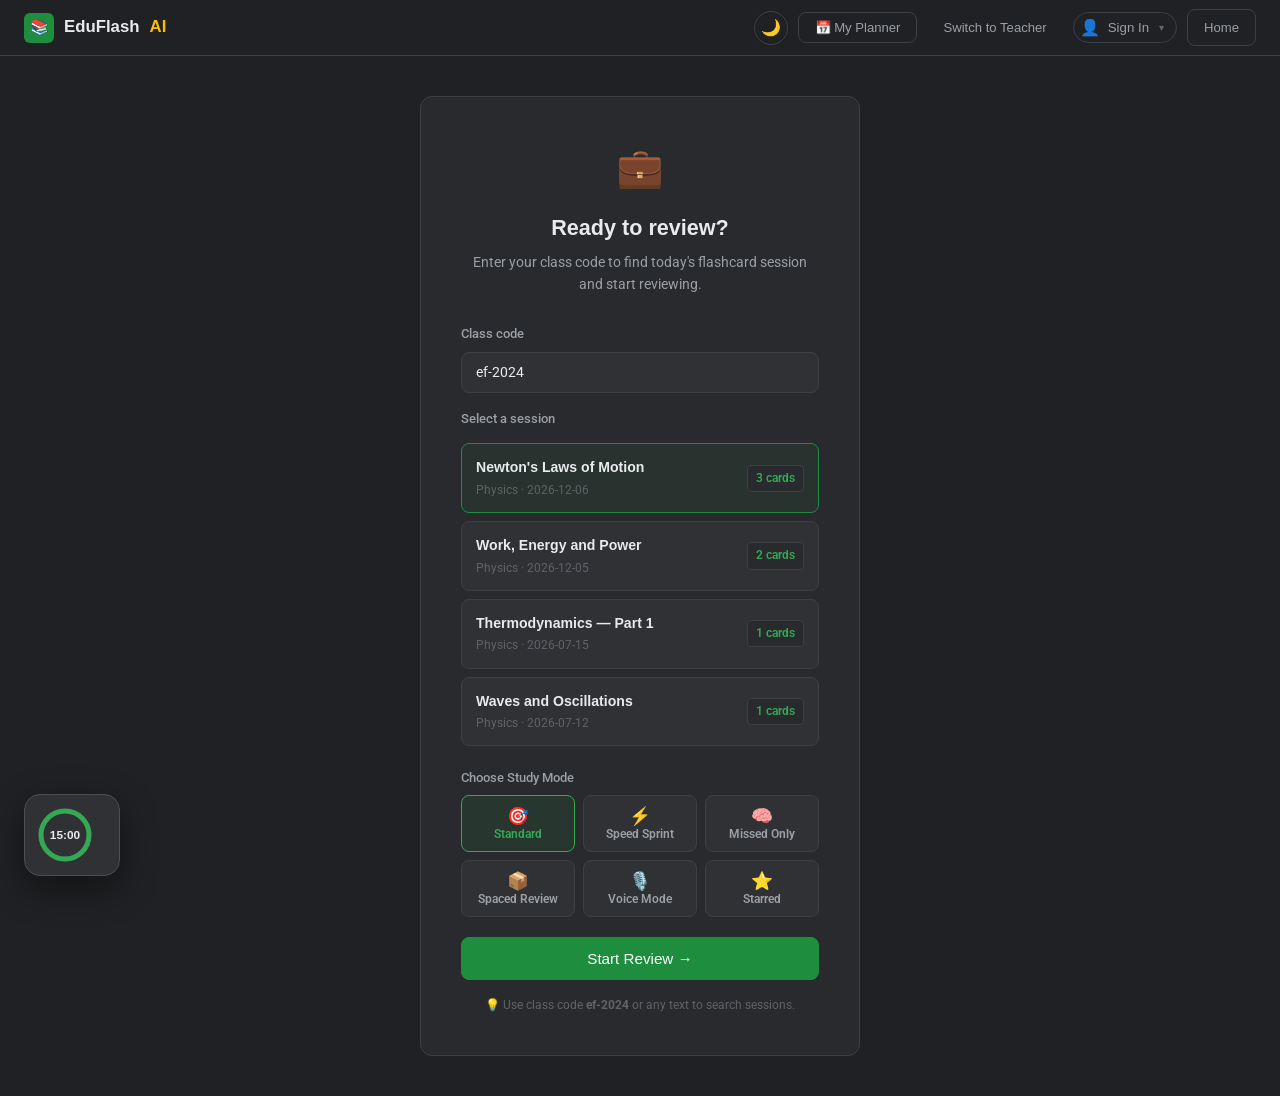
==== commit 5772fe40: "feat(day16): Add AI Practice Planner & Memory Retention Schedule" ====
--- a/student.html
+++ b/student.html
@@ -24,7 +24,10 @@
       <div class="navbar-right">
         <!-- Day 11: Theme Toggle -->
         <button class="theme-toggle" id="theme-toggle" title="Toggle theme">🌙</button>
-        <span class="nav-badge" style="background:rgba(251,188,4,0.1);color:var(--yellow);border-color:rgba(251,188,4,0.25);">Student</span>
+        <!-- Day 16: My Practice Planner Button -->
+        <button class="btn btn-outline btn-sm" id="nav-planner-btn" title="View your practice schedule">
+          📅 My Planner <span class="nav-planner-badge" id="nav-planner-badge" style="display:none; background:var(--green-light); color:#000; padding:1px 6px; border-radius:10px; font-size:0.7rem; font-weight:700; margin-left:2px;">0</span>
+        </button>
         <a href="teacher.html" class="btn btn-ghost btn-sm" id="nav-teacher-link">Switch to Teacher</a>
         <button class="btn btn-outline btn-sm" id="nav-signin-btn">👤 Sign In</button>
         <a href="index.html"   class="btn btn-outline btn-sm" id="nav-home-link">Home</a>
@@ -32,7 +35,7 @@
     </div>
   </nav>
 
-  <!-- Day 16: Resume Session Banner (hidden by default) -->
+  <!-- Day 15: Resume Session Banner (hidden by default) -->
   <div class="resume-banner" id="resume-banner" style="display:none;">
     <div class="resume-banner-inner">
       <span class="resume-banner-icon">🔄</span>
@@ -276,7 +279,7 @@
         </div>
       </div>
 
-      <!-- Day 16: Session Summary Card Grid -->
+      <!-- Day 15: Session Summary Card Grid -->
       <div class="session-summary-grid-wrap" id="session-summary-grid-wrap" style="display:none; width:100%; margin-bottom:16px;">
         <div class="ssq-header">
           <span class="ssq-title">📋 Card-by-Card Breakdown</span>
@@ -346,6 +349,57 @@
       <button class="btn btn-remediation" id="btn-student-remediation" style="width:100%; margin-bottom:16px; display:none;">
         🚀 Generate My AI Remediation Plan
       </button>
+
+      <!-- Day 16: AI Practice Schedule & Retention Planner -->
+      <div class="practice-planner-card" id="practice-planner-card" style="width:100%; margin-bottom:20px; display:none;">
+        <div class="planner-card-header">
+          <div style="display:flex; align-items:center; gap:10px;">
+            <span style="font-size:1.4rem;">🗓️</span>
+            <div>
+              <div class="planner-card-title">Personalized Practice Schedule</div>
+              <div class="planner-card-sub">AI-recommended practice frequency for maximum memory retention</div>
+            </div>
+          </div>
+          <span class="planner-cadence-badge" id="planner-cadence-badge">3x / week</span>
+        </div>
+
+        <div class="planner-card-body">
+          <!-- Forecast retention bar -->
+          <div class="planner-forecast-box">
+            <div style="display:flex; justify-content:space-between; font-size:0.78rem; font-weight:600; margin-bottom:6px;">
+              <span>Memory Retention Forecast (7 Days)</span>
+              <span id="planner-retention-rate" style="color:var(--green-light);">88% Projected Recall</span>
+            </div>
+            <div class="planner-forecast-bar-bg">
+              <div class="planner-forecast-bar-fill" id="planner-forecast-bar" style="width: 88%;"></div>
+            </div>
+            <p class="planner-forecast-hint" id="planner-forecast-hint">
+              💡 Practicing this topic on the recommended dates will convert short-term memory into long-term recall.
+            </p>
+          </div>
+
+          <!-- Time Preference Selector -->
+          <div class="planner-time-row">
+            <span class="planner-time-label">Preferred Study Time:</span>
+            <div class="planner-time-options" id="planner-time-options">
+              <button class="planner-time-chip active" data-time="16:00">🌆 4:00 PM</button>
+              <button class="planner-time-chip" data-time="20:00">🌙 8:00 PM</button>
+              <button class="planner-time-chip" data-time="08:00">🌅 8:00 AM</button>
+            </div>
+          </div>
+
+          <!-- Timeline Steps -->
+          <div class="planner-timeline" id="planner-timeline">
+            <!-- Dynamically populated review dates -->
+          </div>
+
+          <!-- Action Buttons -->
+          <div class="planner-actions">
+            <button class="btn btn-green btn-sm" id="btn-save-plan" style="flex:1;">📌 Save to My Study Plan</button>
+            <button class="btn btn-outline btn-sm" id="btn-export-ics" style="flex:1;">📅 Download Calendar (.ics)</button>
+          </div>
+        </div>
+      </div>
 
       <!-- Day 11: Student Personal Analytics Dashboard -->
       <div id="student-analytics" style="display:none; width:100%;">
@@ -508,10 +562,35 @@
   <!-- Day 9: Canvas Confetti -->
   <canvas id="confetti-canvas" style="position:fixed; top:0; left:0; width:100vw; height:100vh; pointer-events:none; z-index:9999; display:none;"></canvas>
 
-  <script src="js/classroom-api.js"></script>
+  <!-- Day 16: Practice Planner Saved Schedule Modal -->
+  <div class="planner-modal-overlay" id="planner-modal-overlay" style="display:none;">
+    <div class="planner-modal-content">
+      <div class="planner-modal-header">
+        <div style="display:flex; align-items:center; gap:8px;">
+          <span style="font-size:1.4rem;">📅</span>
+          <div>
+            <h3 style="margin:0; font-family:'Google Sans',sans-serif; font-size:1.05rem; color:var(--green-light);">My Practice Schedule</h3>
+            <span style="font-size:0.75rem; color:var(--text-dim);">Upcoming flashcard review reminders & retention plan</span>
+          </div>
+        </div>
+        <button class="planner-close-btn" id="planner-close-btn">&times;</button>
+      </div>
+
+      <div class="planner-modal-body" id="planner-modal-body">
+        <!-- List of planned sessions injected by JS -->
+      </div>
+
+      <div class="planner-modal-footer">
+        <button class="btn btn-outline btn-sm" id="planner-clear-all-btn">Clear All Plans</button>
+        <button class="btn btn-green btn-sm" id="planner-done-btn">Done</button>
+      </div>
+    </div>
+  </div>
+
+  <script src="js/auth.js"></script>
   <script src="js/firebase-store.js"></script>
   <script src="js/store.js"></script>
-  <script src="js/auth.js"></script>
+  <script src="js/classroom-api.js"></script>
   <script src="js/student.js"></script>
 
 </body>
--- a/css/student.css
+++ b/css/student.css
@@ -2022,7 +2022,7 @@
   margin-top: 14px;
 }
 
-/* ── Day 16: Resume Session Banner ── */
+/* ── Day 15: Resume Session Banner ── */
 .resume-banner {
   background: var(--bg-surface);
   border-bottom: 1px solid var(--border);
@@ -2060,7 +2060,7 @@
   flex-shrink: 0;
 }
 
-/* ── Day 16: Session Summary Card Grid ── */
+/* ── Day 15: Session Summary Card Grid ── */
 .session-summary-grid-wrap {
   background: var(--bg-card);
   border: 1px solid var(--border);
@@ -2178,4 +2178,247 @@
   font-weight: 600;
 }
 
-
+/* ============================================================
+   Day 16: Personalized AI Practice Planner & Memory Schedule
+   ============================================================ */
+
+.practice-planner-card {
+  background: var(--bg-card);
+  border: 1px solid rgba(52, 168, 83, 0.3);
+  border-radius: var(--radius);
+  padding: 18px;
+  box-shadow: 0 4px 20px rgba(0, 0, 0, 0.2);
+  transition: all 0.3s ease;
+}
+
+.planner-card-header {
+  display: flex;
+  align-items: center;
+  justify-content: space-between;
+  margin-bottom: 16px;
+  padding-bottom: 12px;
+  border-bottom: 1px solid var(--border);
+}
+
+.planner-card-title {
+  font-family: 'Google Sans', sans-serif;
+  font-size: 1.05rem;
+  font-weight: 600;
+  color: var(--green-light);
+}
+
+.planner-card-sub {
+  font-size: 0.76rem;
+  color: var(--text-dim);
+}
+
+.planner-cadence-badge {
+  background: rgba(52, 168, 83, 0.15);
+  border: 1px solid rgba(52, 168, 83, 0.4);
+  color: var(--green-light);
+  padding: 4px 10px;
+  border-radius: 12px;
+  font-size: 0.75rem;
+  font-weight: 700;
+}
+
+.planner-forecast-box {
+  background: rgba(255, 255, 255, 0.03);
+  border: 1px solid var(--border-light);
+  border-radius: 10px;
+  padding: 12px;
+  margin-bottom: 16px;
+}
+
+.planner-forecast-bar-bg {
+  height: 8px;
+  background: rgba(255, 255, 255, 0.08);
+  border-radius: 4px;
+  overflow: hidden;
+  margin-bottom: 8px;
+}
+
+.planner-forecast-bar-fill {
+  height: 100%;
+  background: linear-gradient(90deg, var(--green-light), var(--yellow));
+  border-radius: 4px;
+  transition: width 0.8s cubic-bezier(0.4, 0, 0.2, 1);
+}
+
+.planner-forecast-hint {
+  font-size: 0.72rem;
+  color: var(--text-dim);
+  margin: 0;
+}
+
+.planner-time-row {
+  display: flex;
+  align-items: center;
+  gap: 10px;
+  margin-bottom: 16px;
+  flex-wrap: wrap;
+}
+
+.planner-time-label {
+  font-size: 0.78rem;
+  color: var(--text-dim);
+  font-weight: 500;
+}
+
+.planner-time-options {
+  display: flex;
+  gap: 6px;
+  flex-wrap: wrap;
+}
+
+.planner-time-chip {
+  background: var(--bg-surface);
+  border: 1px solid var(--border);
+  color: var(--text);
+  padding: 4px 10px;
+  border-radius: 8px;
+  font-size: 0.74rem;
+  cursor: pointer;
+  transition: all 0.2s ease;
+}
+
+.planner-time-chip:hover {
+  border-color: var(--green-light);
+}
+
+.planner-time-chip.active {
+  background: rgba(52, 168, 83, 0.2);
+  border-color: var(--green-light);
+  color: var(--green-light);
+  font-weight: 600;
+}
+
+.planner-timeline {
+  display: flex;
+  flex-direction: column;
+  gap: 10px;
+  margin-bottom: 16px;
+}
+
+.planner-step-row {
+  display: flex;
+  align-items: center;
+  justify-content: space-between;
+  background: rgba(255, 255, 255, 0.02);
+  border: 1px solid var(--border);
+  border-radius: 10px;
+  padding: 10px 14px;
+  transition: transform 0.15s ease;
+}
+
+.planner-step-row:hover {
+  transform: translateX(4px);
+  border-color: var(--border-light);
+}
+
+.planner-step-left {
+  display: flex;
+  align-items: center;
+  gap: 10px;
+}
+
+.planner-step-icon {
+  font-size: 1.2rem;
+}
+
+.planner-step-name {
+  font-size: 0.84rem;
+  font-weight: 600;
+  color: var(--text);
+}
+
+.planner-step-date {
+  font-size: 0.74rem;
+  color: var(--green-light);
+}
+
+.planner-step-goal {
+  font-size: 0.72rem;
+  color: var(--text-dim);
+}
+
+.planner-actions {
+  display: flex;
+  gap: 10px;
+}
+
+/* Modal Overlay & Drawer for Saved Plans */
+.planner-modal-overlay {
+  position: fixed;
+  top: 0;
+  left: 0;
+  width: 100vw;
+  height: 100vh;
+  background: rgba(0, 0, 0, 0.65);
+  backdrop-filter: blur(6px);
+  z-index: 10000;
+  display: flex;
+  align-items: center;
+  justify-content: center;
+  padding: 20px;
+  animation: fadeIn 0.25s ease;
+}
+
+.planner-modal-content {
+  background: var(--bg-card);
+  border: 1px solid var(--border);
+  border-radius: 16px;
+  width: 100%;
+  max-width: 540px;
+  max-height: 85vh;
+  display: flex;
+  flex-direction: column;
+  box-shadow: 0 12px 32px rgba(0, 0, 0, 0.5);
+  overflow: hidden;
+}
+
+.planner-modal-header {
+  padding: 16px 20px;
+  border-bottom: 1px solid var(--border);
+  display: flex;
+  align-items: center;
+  justify-content: space-between;
+  background: rgba(255, 255, 255, 0.02);
+}
+
+.planner-close-btn {
+  background: transparent;
+  border: none;
+  color: var(--text-dim);
+  font-size: 1.5rem;
+  cursor: pointer;
+}
+
+.planner-close-btn:hover { color: var(--text); }
+
+.planner-modal-body {
+  padding: 20px;
+  overflow-y: auto;
+  flex: 1;
+  display: flex;
+  flex-direction: column;
+  gap: 12px;
+}
+
+.planner-modal-item {
+  background: var(--bg-surface);
+  border: 1px solid var(--border);
+  border-radius: 12px;
+  padding: 12px 14px;
+}
+
+.planner-modal-footer {
+  padding: 14px 20px;
+  border-top: 1px solid var(--border);
+  display: flex;
+  justify-content: space-between;
+  align-items: center;
+}
+
+
+
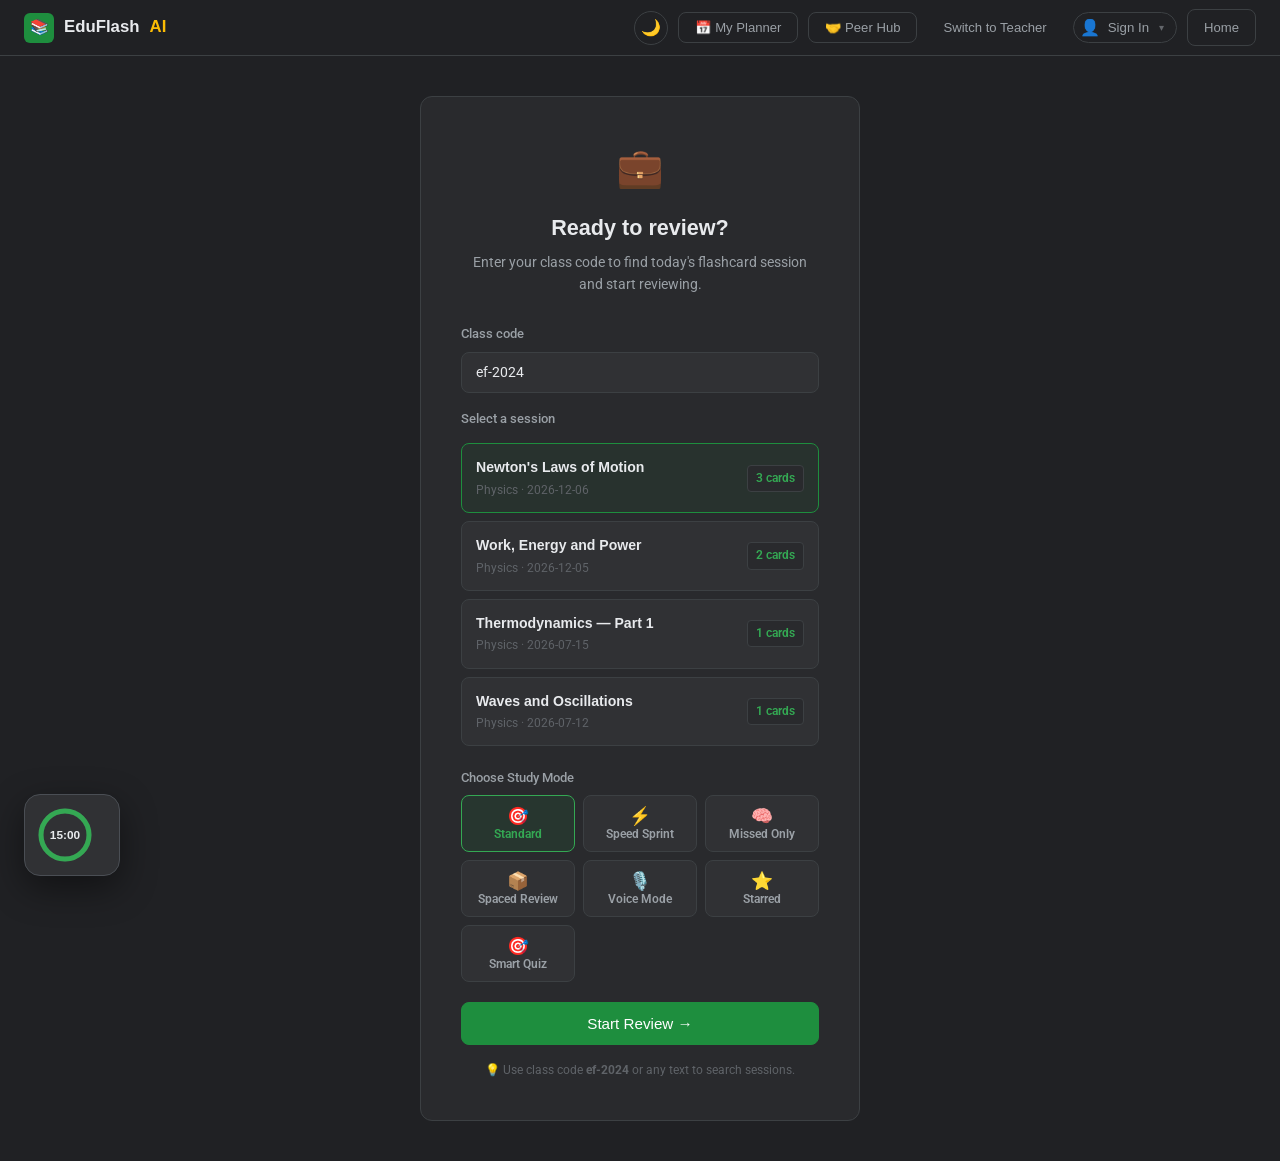
==== commit fc333cbe: "Day 18: Student Question Board, Peer Discussion Hub & Smart Quiz Generator" ====
--- a/student.html
+++ b/student.html
@@ -28,6 +28,10 @@
         <button class="btn btn-outline btn-sm" id="nav-planner-btn" title="View your practice schedule">
           📅 My Planner <span class="nav-planner-badge" id="nav-planner-badge" style="display:none; background:var(--green-light); color:#000; padding:1px 6px; border-radius:10px; font-size:0.7rem; font-weight:700; margin-left:2px;">0</span>
         </button>
+        <!-- Day 18: Peer Discussion Hub Button -->
+        <button class="btn btn-outline btn-sm" id="nav-peer-hub-btn" title="Discuss doubts with classmates">
+          🤝 Peer Hub
+        </button>
         <a href="teacher.html" class="btn btn-ghost btn-sm" id="nav-teacher-link">Switch to Teacher</a>
         <button class="btn btn-outline btn-sm" id="nav-signin-btn">👤 Sign In</button>
         <a href="index.html"   class="btn btn-outline btn-sm" id="nav-home-link">Home</a>
@@ -116,6 +120,11 @@
               <span style="font-size:1.1rem; display:block;">⭐</span>
               <span style="font-size:0.75rem; font-weight:600;">Starred</span>
             </button>
+            <!-- Day 18: Smart Quiz -->
+            <button class="study-mode-btn" data-mode="quiz" id="quiz-mode-btn" data-tooltip="AI adaptive timed quiz targeting weak areas">
+              <span style="font-size:1.1rem; display:block;">🎯</span>
+              <span style="font-size:0.75rem; font-weight:600;">Smart Quiz</span>
+            </button>
           </div>
         </div>
       </div>
@@ -199,6 +208,16 @@
             <button id="card-note-btn" class="card-icon-btn note-btn" type="button" title="Add a private note (N)">
               <span>📌</span>
               <span class="card-icon-btn-label">Note</span>
+            </button>
+            <!-- Day 18: Ask Teacher -->
+            <button id="card-ask-teacher-btn" class="card-icon-btn ask-btn" type="button" title="Ask teacher a question about this card">
+              <span>❓</span>
+              <span class="card-icon-btn-label">Ask</span>
+            </button>
+            <!-- Day 18: Discuss with peers -->
+            <button id="card-discuss-btn" class="card-icon-btn discuss-btn" type="button" title="Discuss doubt with peers">
+              <span>💬</span>
+              <span class="card-icon-btn-label">Discuss</span>
             </button>
           </div>
           <span class="card-header-tag" id="card-tag">Topic</span>
@@ -350,7 +369,7 @@
         🚀 Generate My AI Remediation Plan
       </button>
 
-      <!-- Day 16: AI Practice Schedule & Retention Planner -->
+      <!-- Day 16 + Day 17: AI Practice Schedule & Retention Planner -->
       <div class="practice-planner-card" id="practice-planner-card" style="width:100%; margin-bottom:20px; display:none;">
         <div class="planner-card-header">
           <div style="display:flex; align-items:center; gap:10px;">
@@ -360,22 +379,53 @@
               <div class="planner-card-sub">AI-recommended practice frequency for maximum memory retention</div>
             </div>
           </div>
-          <span class="planner-cadence-badge" id="planner-cadence-badge">3x / week</span>
-        </div>
-
-        <div class="planner-card-body">
-          <!-- Forecast retention bar -->
-          <div class="planner-forecast-box">
-            <div style="display:flex; justify-content:space-between; font-size:0.78rem; font-weight:600; margin-bottom:6px;">
-              <span>Memory Retention Forecast (7 Days)</span>
-              <span id="planner-retention-rate" style="color:var(--green-light);">88% Projected Recall</span>
-            </div>
-            <div class="planner-forecast-bar-bg">
-              <div class="planner-forecast-bar-fill" id="planner-forecast-bar" style="width: 88%;"></div>
-            </div>
+          <div style="display:flex; align-items:center; gap:8px; flex-wrap:wrap;">
+            <span class="planner-cadence-badge" id="planner-cadence-badge">3x / week</span>
+            <!-- Day 17: AI Plan Generator Button -->
+            <button class="planner-ai-btn" id="btn-generate-ai-plan" title="Generate a personalized plan using Gemini AI">✨ AI Plan</button>
+          </div>
+        </div>
+
+        <!-- Day 17: AI loading shimmer -->
+        <div class="planner-ai-loading" id="planner-ai-loading" style="display:none;">
+          <div class="planner-shimmer-row"></div>
+          <div class="planner-shimmer-row short"></div>
+          <div class="planner-shimmer-row"></div>
+        </div>
+
+        <div class="planner-card-body" id="planner-card-body">
+          <!-- Day 17: Ebbinghaus Retention Curve Canvas (replaces static bar) -->
+          <div class="retention-curve-wrap">
+            <div style="display:flex; justify-content:space-between; align-items:center; margin-bottom:8px;">
+              <span style="font-size:0.78rem; font-weight:600;">Memory Retention Curve (30-day forecast)</span>
+              <span id="planner-retention-rate" style="color:var(--green-light); font-size:0.78rem; font-weight:700;">-- Projected Recall</span>
+            </div>
+            <canvas id="retention-curve-canvas" width="480" height="100" style="width:100%; height:100px; border-radius:8px;"></canvas>
             <p class="planner-forecast-hint" id="planner-forecast-hint">
-              💡 Practicing this topic on the recommended dates will convert short-term memory into long-term recall.
+              💡 Practicing on the marked dates reinforces memory right before it fades.
             </p>
+          </div>
+
+          <!-- Weekly AI Practice Recommendation Banner -->
+          <div class="planner-recommendation-box" id="planner-recommendation-box" style="background: rgba(52,168,83,0.08); border: 1px solid rgba(52,168,83,0.3); border-radius: 10px; padding: 12px 14px; margin-bottom: 12px;">
+            <div style="display:flex; align-items:center; gap:8px; margin-bottom:4px;">
+              <span style="font-size:1.1rem;">📊</span>
+              <strong style="font-size:0.85rem; color:var(--green-light);" id="planner-recommendation-title">Weekly Practice Recommendation</strong>
+            </div>
+            <p style="font-size:0.78rem; color:var(--text); margin:0; line-height:1.4;" id="planner-recommendation-text">
+              Based on your score, we recommend practicing this topic <strong>2 times a week</strong> to solidify recall.
+            </p>
+          </div>
+
+          <!-- Day 17: Why this schedule? collapsible accordion -->
+          <div class="planner-why-section" id="planner-why-section">
+            <button class="planner-why-toggle" id="planner-why-toggle" aria-expanded="false">
+              <span>💡 Why this schedule?</span>
+              <span class="planner-why-arrow" id="planner-why-arrow">›</span>
+            </button>
+            <div class="planner-why-body" id="planner-why-body">
+              <p id="planner-why-text" style="font-size:0.78rem; color:var(--text); line-height:1.55; margin:0;">This schedule is based on the Ebbinghaus Forgetting Curve — research shows memory retention drops sharply within 24 hours unless reviewed. Spaced repetition at increasing intervals (1, 3, 7 days) converts short-term memory to long-term recall with minimal effort.</p>
+            </div>
           </div>
 
           <!-- Time Preference Selector -->
@@ -570,7 +620,7 @@
           <span style="font-size:1.4rem;">📅</span>
           <div>
             <h3 style="margin:0; font-family:'Google Sans',sans-serif; font-size:1.05rem; color:var(--green-light);">My Practice Schedule</h3>
-            <span style="font-size:0.75rem; color:var(--text-dim);">Upcoming flashcard review reminders & retention plan</span>
+            <span style="font-size:0.75rem; color:var(--text-dim);">Upcoming flashcard reviews · AI-personalized</span>
           </div>
         </div>
         <button class="planner-close-btn" id="planner-close-btn">&times;</button>
@@ -583,6 +633,122 @@
       <div class="planner-modal-footer">
         <button class="btn btn-outline btn-sm" id="planner-clear-all-btn">Clear All Plans</button>
         <button class="btn btn-green btn-sm" id="planner-done-btn">Done</button>
+      </div>
+    </div>
+  <!-- Day 18: Ask Teacher Modal -->
+  <div class="planner-modal-overlay" id="question-modal-overlay" style="display:none;">
+    <div class="planner-modal-content" style="max-width:520px;">
+      <div class="planner-modal-header">
+        <div style="display:flex; align-items:center; gap:8px;">
+          <span style="font-size:1.4rem;">❓</span>
+          <div>
+            <h3 style="margin:0; font-family:'Google Sans',sans-serif; font-size:1.05rem; color:var(--yellow-light);">Ask Teacher a Question</h3>
+            <span style="font-size:0.75rem; color:var(--text-dim);" id="question-modal-card-tag">Card: Question</span>
+          </div>
+        </div>
+        <button class="planner-close-btn" id="question-modal-close-btn">&times;</button>
+      </div>
+      <div style="padding:16px;">
+        <div id="question-modal-preview" style="background:var(--bg-surface); padding:10px; border-radius:var(--radius-sm); font-size:0.85rem; color:var(--text-muted); margin-bottom:12px; border-left:3px solid var(--yellow);"></div>
+        <label class="input-label" for="question-modal-textarea">Your Doubt / Question</label>
+        <textarea id="question-modal-textarea" rows="4" style="width:100%; background:var(--bg-card); border:1px solid var(--border-light); color:var(--text); padding:10px; border-radius:var(--radius-sm); font-family:inherit; resize:vertical;" placeholder="Describe what you find confusing about this concept..."></textarea>
+      </div>
+      <div class="planner-modal-footer">
+        <button class="btn btn-outline btn-sm" id="question-modal-cancel-btn">Cancel</button>
+        <button class="btn btn-yellow btn-sm" id="question-modal-submit-btn">Send Question →</button>
+      </div>
+    </div>
+  </div>
+
+  <!-- Day 18: Peer Discussion Hub Modal -->
+  <div class="planner-modal-overlay" id="discussion-modal-overlay" style="display:none;">
+    <div class="planner-modal-content" style="max-width:680px; width:90%;">
+      <div class="planner-modal-header">
+        <div style="display:flex; align-items:center; gap:8px;">
+          <span style="font-size:1.4rem;">🤝</span>
+          <div>
+            <h3 style="margin:0; font-family:'Google Sans',sans-serif; font-size:1.05rem; color:var(--green-light);">Peer Discussion Hub</h3>
+            <span style="font-size:0.75rem; color:var(--text-dim);">Solve doubts together · Earn Peer Helper achievements</span>
+          </div>
+        </div>
+        <button class="planner-close-btn" id="discussion-modal-close-btn">&times;</button>
+      </div>
+      <div style="padding:16px;">
+        <div style="display:flex; gap:10px; margin-bottom:14px;">
+          <input type="text" id="discussion-search-input" class="input-field" style="flex:1;" placeholder="Search doubts or topics..." />
+          <button class="btn btn-green btn-sm" id="discussion-new-btn">+ Post Doubt</button>
+        </div>
+        <div id="discussion-hub-body" style="max-height:420px; overflow-y:auto; display:flex; flex-direction:column; gap:12px;">
+          <!-- Injected by JS -->
+        </div>
+      </div>
+      <div class="planner-modal-footer">
+        <button class="btn btn-outline btn-sm" id="discussion-modal-done-btn">Close</button>
+      </div>
+    </div>
+  </div>
+
+  <!-- Day 18: Smart Quiz Config Modal -->
+  <div class="planner-modal-overlay" id="quiz-config-modal-overlay" style="display:none;">
+    <div class="planner-modal-content" style="max-width:480px;">
+      <div class="planner-modal-header">
+        <div style="display:flex; align-items:center; gap:8px;">
+          <span style="font-size:1.4rem;">🎯</span>
+          <div>
+            <h3 style="margin:0; font-family:'Google Sans',sans-serif; font-size:1.05rem; color:var(--green-light);">Smart Quiz Challenge</h3>
+            <span style="font-size:0.75rem; color:var(--text-dim);">AI-selected weak spot questions</span>
+          </div>
+        </div>
+        <button class="planner-close-btn" id="quiz-config-close-btn">&times;</button>
+      </div>
+      <div style="padding:16px; display:flex; flex-direction:column; gap:14px;">
+        <div>
+          <label class="input-label">Quiz Duration</label>
+          <div style="display:flex; gap:8px;">
+            <button class="btn btn-outline btn-sm quiz-duration-btn active" data-time="300">5 Mins</button>
+            <button class="btn btn-outline btn-sm quiz-duration-btn" data-time="600">10 Mins</button>
+            <button class="btn btn-outline btn-sm quiz-duration-btn" data-time="900">15 Mins</button>
+          </div>
+        </div>
+        <div>
+          <label class="input-label">Focus Area</label>
+          <select id="quiz-focus-select" style="width:100%; background:var(--bg-card); border:1px solid var(--border-light); color:var(--text); padding:8px 12px; border-radius:var(--radius-sm);">
+            <option value="weak">🎯 Weak Spots & Fuzzy Cards (AI Recommended)</option>
+            <option value="srs">📦 Overdue Spaced Repetition Cards</option>
+            <option value="all">📚 All Deck Topics Mix</option>
+          </select>
+        </div>
+        <div style="background:var(--bg-surface); padding:12px; border-radius:var(--radius-sm); font-size:0.8rem; color:var(--text-muted); border-left:3px solid var(--green-light);">
+          💡 <strong>How it works:</strong> Gemini AI picks cards you scored lowest on or rated "fuzzy"/"don't know", plus generates adaptive challenge questions.
+        </div>
+      </div>
+      <div class="planner-modal-footer">
+        <button class="btn btn-outline btn-sm" id="quiz-config-cancel-btn">Cancel</button>
+        <button class="btn btn-green btn-sm" id="quiz-start-now-btn">Start Quiz Now ⚡</button>
+      </div>
+    </div>
+  </div>
+
+  <!-- Day 18: Smart Quiz Results Overlay -->
+  <div class="planner-modal-overlay" id="quiz-results-modal-overlay" style="display:none;">
+    <div class="planner-modal-content" style="max-width:580px;">
+      <div class="planner-modal-header">
+        <div style="display:flex; align-items:center; gap:8px;">
+          <span style="font-size:1.4rem;">🏆</span>
+          <div>
+            <h3 style="margin:0; font-family:'Google Sans',sans-serif; font-size:1.05rem; color:var(--yellow-light);">Quiz Performance Card</h3>
+            <span style="font-size:0.75rem; color:var(--text-dim);">Smart Quiz Result</span>
+          </div>
+        </div>
+        <button class="planner-close-btn" id="quiz-results-close-btn">&times;</button>
+      </div>
+      <div style="padding:20px; text-align:center;">
+        <canvas id="quiz-share-card-canvas" width="500" height="260" style="width:100%; max-width:500px; border-radius:var(--radius); border:1px solid var(--border); background:#1a1b1e; margin-bottom:14px;"></canvas>
+        <div id="quiz-results-summary-text" style="font-size:0.9rem; color:var(--text); margin-bottom:14px;"></div>
+      </div>
+      <div class="planner-modal-footer">
+        <button class="btn btn-outline btn-sm" id="quiz-download-card-btn">💾 Download Score Card</button>
+        <button class="btn btn-green btn-sm" id="quiz-results-done-btn">Done</button>
       </div>
     </div>
   </div>
--- a/css/student.css
+++ b/css/student.css
@@ -2179,8 +2179,13 @@
 }
 
 /* ============================================================
-   Day 16: Personalized AI Practice Planner & Memory Schedule
+   Day 16 + Day 17: Personalized AI Practice Planner & Memory Schedule
    ============================================================ */
+
+@keyframes plannerSlideIn {
+  from { opacity: 0; transform: translateY(-12px); }
+  to   { opacity: 1; transform: translateY(0); }
+}
 
 .practice-planner-card {
   background: var(--bg-card);
@@ -2189,6 +2194,109 @@
   padding: 18px;
   box-shadow: 0 4px 20px rgba(0, 0, 0, 0.2);
   transition: all 0.3s ease;
+  animation: plannerSlideIn 0.45s cubic-bezier(0.22, 1, 0.36, 1) both;
+}
+
+/* ── Day 17: AI Plan Generate Button ── */
+.planner-ai-btn {
+  background: linear-gradient(135deg, rgba(52,168,83,0.85), rgba(34,197,94,0.9));
+  color: #fff;
+  border: none;
+  border-radius: 8px;
+  padding: 5px 12px;
+  font-size: 0.76rem;
+  font-weight: 700;
+  cursor: pointer;
+  transition: all 0.2s ease;
+  white-space: nowrap;
+  letter-spacing: 0.02em;
+}
+.planner-ai-btn:hover {
+  filter: brightness(1.12);
+  transform: translateY(-1px);
+  box-shadow: 0 3px 10px rgba(52,168,83,0.35);
+}
+.planner-ai-btn:disabled {
+  opacity: 0.55;
+  cursor: not-allowed;
+  transform: none;
+}
+
+/* ── Day 17: Shimmer Loading Rows ── */
+@keyframes plannerShimmer {
+  0%   { background-position: -600px 0; }
+  100% { background-position: 600px 0; }
+}
+.planner-ai-loading {
+  padding: 16px 0;
+  display: flex;
+  flex-direction: column;
+  gap: 10px;
+}
+.planner-shimmer-row {
+  height: 14px;
+  border-radius: 6px;
+  background: linear-gradient(90deg,
+    rgba(255,255,255,0.04) 25%,
+    rgba(255,255,255,0.10) 50%,
+    rgba(255,255,255,0.04) 75%);
+  background-size: 600px 100%;
+  animation: plannerShimmer 1.4s infinite linear;
+}
+.planner-shimmer-row.short { width: 60%; }
+
+/* ── Day 17: Ebbinghaus Retention Curve ── */
+.retention-curve-wrap {
+  background: rgba(255,255,255,0.02);
+  border: 1px solid var(--border-light, rgba(255,255,255,0.08));
+  border-radius: 10px;
+  padding: 12px;
+  margin-bottom: 14px;
+}
+
+/* ── Day 17: Why this schedule? Accordion ── */
+.planner-why-section {
+  margin-bottom: 14px;
+  border: 1px solid var(--border, rgba(255,255,255,0.1));
+  border-radius: 10px;
+  overflow: hidden;
+}
+.planner-why-toggle {
+  width: 100%;
+  display: flex;
+  align-items: center;
+  justify-content: space-between;
+  background: rgba(255,255,255,0.03);
+  border: none;
+  padding: 10px 14px;
+  font-size: 0.8rem;
+  font-weight: 600;
+  color: var(--text);
+  cursor: pointer;
+  transition: background 0.2s ease;
+  text-align: left;
+}
+.planner-why-toggle:hover { background: rgba(255,255,255,0.06); }
+.planner-why-arrow {
+  font-size: 1rem;
+  color: var(--text-dim);
+  transition: transform 0.25s ease;
+  line-height: 1;
+}
+.planner-why-toggle[aria-expanded="true"] .planner-why-arrow,
+.planner-why-toggle.open .planner-why-arrow {
+  transform: rotate(90deg);
+}
+.planner-why-body {
+  max-height: 0;
+  overflow: hidden;
+  transition: max-height 0.35s cubic-bezier(0.4, 0, 0.2, 1),
+              padding 0.25s ease;
+  padding: 0 14px;
+}
+.planner-why-body.open {
+  max-height: 200px;
+  padding: 10px 14px;
 }
 
 .planner-card-header {
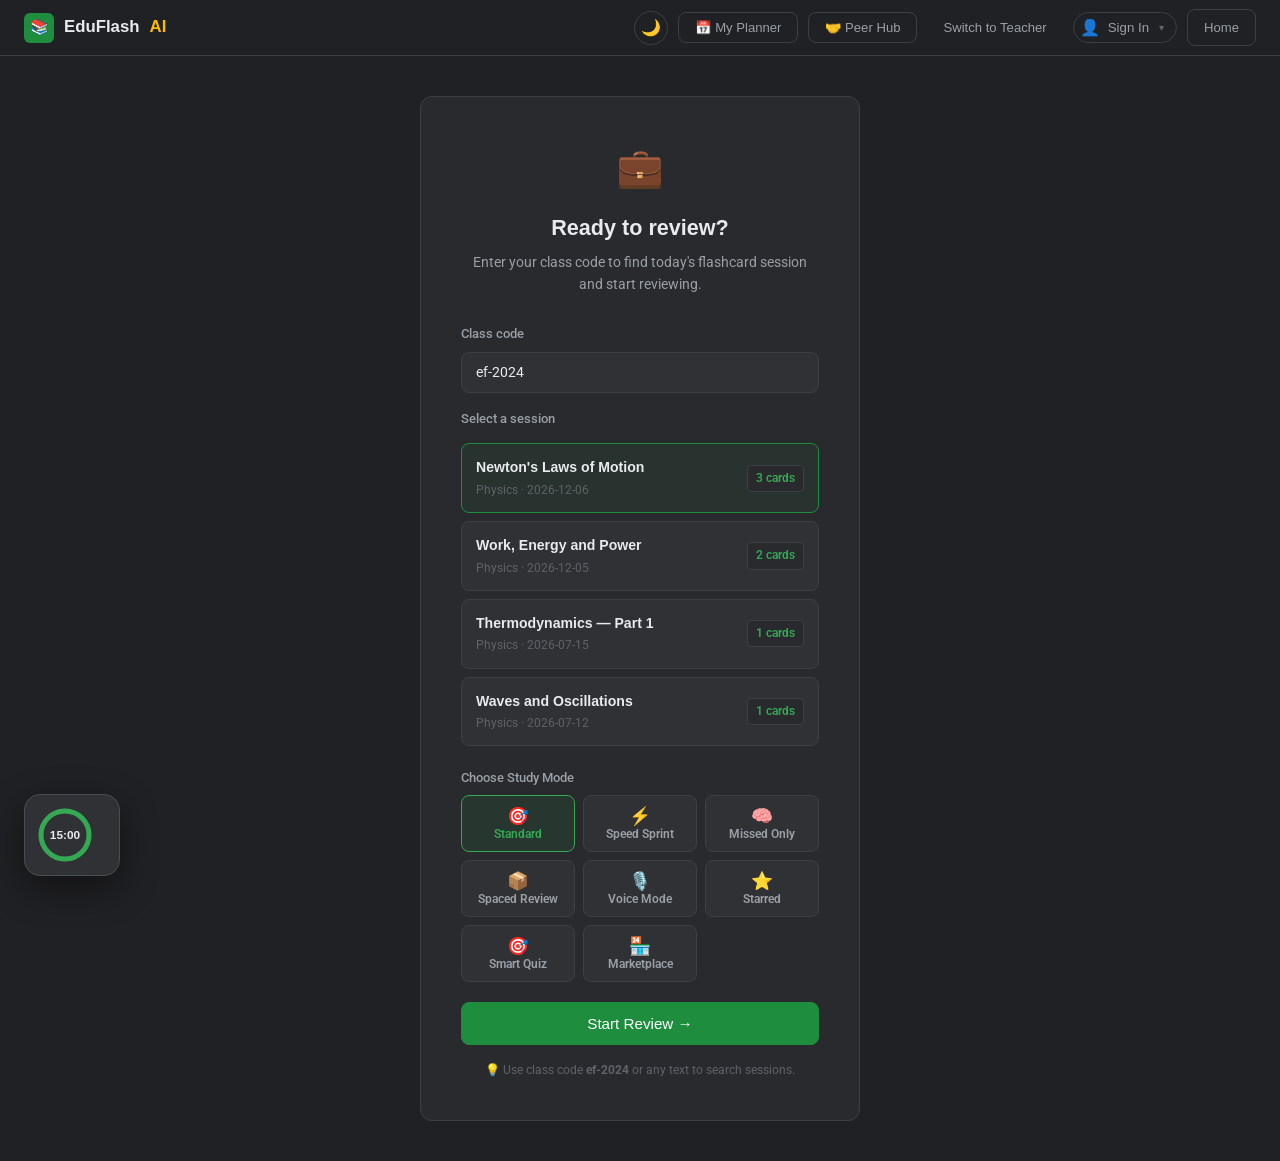
==== commit 9f5d08c3: "feat(day19): add Marketplace, Live Poll Engine, Collab Notes, and AI Misconception Detector" ====
--- a/student.html
+++ b/student.html
@@ -125,6 +125,11 @@
               <span style="font-size:1.1rem; display:block;">🎯</span>
               <span style="font-size:0.75rem; font-weight:600;">Smart Quiz</span>
             </button>
+            <!-- Day 19: Marketplace -->
+            <button class="study-mode-btn" data-mode="marketplace" id="marketplace-mode-btn" data-tooltip="Browse shared flashcard decks">
+              <span style="font-size:1.1rem; display:block;">🏪</span>
+              <span style="font-size:0.75rem; font-weight:600;">Marketplace</span>
+            </button>
           </div>
         </div>
       </div>
@@ -237,6 +242,18 @@
         <div class="card-body">
           <!-- Front -->
           <div class="card-body-front" id="card-front">
+            <!-- Day 19: Live Poll banner (shown when teacher broadcasts a poll) -->
+            <div id="student-poll-banner" style="display:none; background:rgba(52,168,83,0.08); border:1px solid rgba(52,168,83,0.3); border-radius:var(--radius-sm); padding:12px 14px; margin-bottom:14px;">
+              <div style="font-weight:600; font-size:0.85rem; color:var(--green-light); margin-bottom:8px; display:flex; align-items:center; gap:6px;">📡 <span id="student-poll-question-text">Poll question</span></div>
+              <div id="student-poll-options" style="display:flex; flex-direction:column; gap:6px;"></div>
+              <div id="student-poll-thankyou" style="display:none; font-size:0.78rem; color:var(--text-muted); margin-top:8px;">✅ Response recorded! Results will be shown by the teacher.</div>
+            </div>
+            <!-- Day 19: Micro-lesson box (shown on re-review of previously wrong cards) -->
+            <div id="micro-lesson-box" style="display:none; background:rgba(251,188,4,0.08); border:1px solid rgba(251,188,4,0.3); border-radius:var(--radius-sm); padding:12px 14px; margin-bottom:14px; position:relative;">
+              <button id="micro-lesson-dismiss" style="position:absolute; top:6px; right:8px; background:none; border:none; color:var(--text-dim); cursor:pointer; font-size:1rem;">×</button>
+              <div style="font-size:0.78rem; font-weight:700; color:var(--yellow); margin-bottom:4px; display:flex; align-items:center; gap:5px;">💡 Common Mistake — Heads Up!</div>
+              <div id="micro-lesson-text" style="font-size:0.82rem; color:var(--text); line-height:1.5;"></div>
+            </div>
             <p class="card-question" id="review-question">
               Question text will load here.
             </p>
@@ -759,5 +776,54 @@
   <script src="js/classroom-api.js"></script>
   <script src="js/student.js"></script>
 
+  <!-- Day 19: Collaborative Notes FAB -->
+  <button id="collab-notes-fab" title="Class Collaborative Notes" style="position:fixed; bottom:24px; right:24px; width:52px; height:52px; border-radius:50%; background:linear-gradient(135deg,var(--green-mid),var(--green-light)); border:none; cursor:pointer; display:none; align-items:center; justify-content:center; font-size:1.4rem; box-shadow:0 4px 20px rgba(52,168,83,0.4); z-index:800; transition:transform 0.2s, box-shadow 0.2s;" onmouseover="this.style.transform='scale(1.12)'" onmouseout="this.style.transform='scale(1)'">📝</button>
+
+  <!-- Day 19: Collaborative Notes Modal -->
+  <div class="planner-modal-overlay" id="collab-notes-modal-overlay" style="display:none;">
+    <div class="planner-modal-content" style="max-width:540px; max-height:80vh; display:flex; flex-direction:column;">
+      <div class="planner-modal-header">
+        <div style="display:flex; align-items:center; gap:8px;">
+          <span style="font-size:1.4rem;">📝</span>
+          <div>
+            <h3 style="margin:0; font-family:'Google Sans',sans-serif; font-size:1.05rem; color:var(--green-light);">Class Notes</h3>
+            <span style="font-size:0.75rem; color:var(--text-dim);" id="collab-notes-session-label">Shared notes for this session</span>
+          </div>
+        </div>
+        <button class="planner-close-btn" id="collab-notes-close-btn">&times;</button>
+      </div>
+      <div style="padding:16px; border-bottom:1px solid var(--border);">
+        <div style="display:flex; gap:8px;">
+          <input type="text" id="collab-note-input" class="input-field" placeholder="Share a key takeaway or insight with the class..." style="flex:1; padding:9px 12px; font-size:0.85rem;" maxlength="300" />
+          <button class="btn btn-green btn-sm" id="collab-note-submit-btn">Post</button>
+        </div>
+      </div>
+      <div style="flex:1; overflow-y:auto; padding:14px; display:flex; flex-direction:column; gap:10px;" id="collab-notes-feed">
+        <div style="text-align:center; color:var(--text-dim); padding:30px; font-size:0.85rem;">No notes yet. Be the first to share a key insight! ✨</div>
+      </div>
+    </div>
+  </div>
+
+  <!-- Day 19: Marketplace Browse Modal -->
+  <div class="planner-modal-overlay" id="marketplace-modal-overlay" style="display:none;">
+    <div class="planner-modal-content" style="max-width:620px; max-height:80vh; display:flex; flex-direction:column;">
+      <div class="planner-modal-header">
+        <div style="display:flex; align-items:center; gap:8px;">
+          <span style="font-size:1.4rem;">🏪</span>
+          <div>
+            <h3 style="margin:0; font-family:'Google Sans',sans-serif; font-size:1.05rem; color:var(--green-light);">Flashcard Marketplace</h3>
+            <span style="font-size:0.75rem; color:var(--text-dim);">Browse & import shared decks from the class library</span>
+          </div>
+        </div>
+        <button class="planner-close-btn" id="marketplace-modal-close-btn">&times;</button>
+      </div>
+      <div style="flex:1; overflow-y:auto; padding:16px;">
+        <div id="student-marketplace-grid" style="display:grid; grid-template-columns:repeat(auto-fill, minmax(250px, 1fr)); gap:14px;">
+          <div style="text-align:center; color:var(--text-dim); padding:40px; grid-column:1/-1; font-size:0.85rem;">🏪 No decks in the marketplace yet. Ask your teacher to publish a deck!</div>
+        </div>
+      </div>
+    </div>
+  </div>
+
 </body>
 </html>
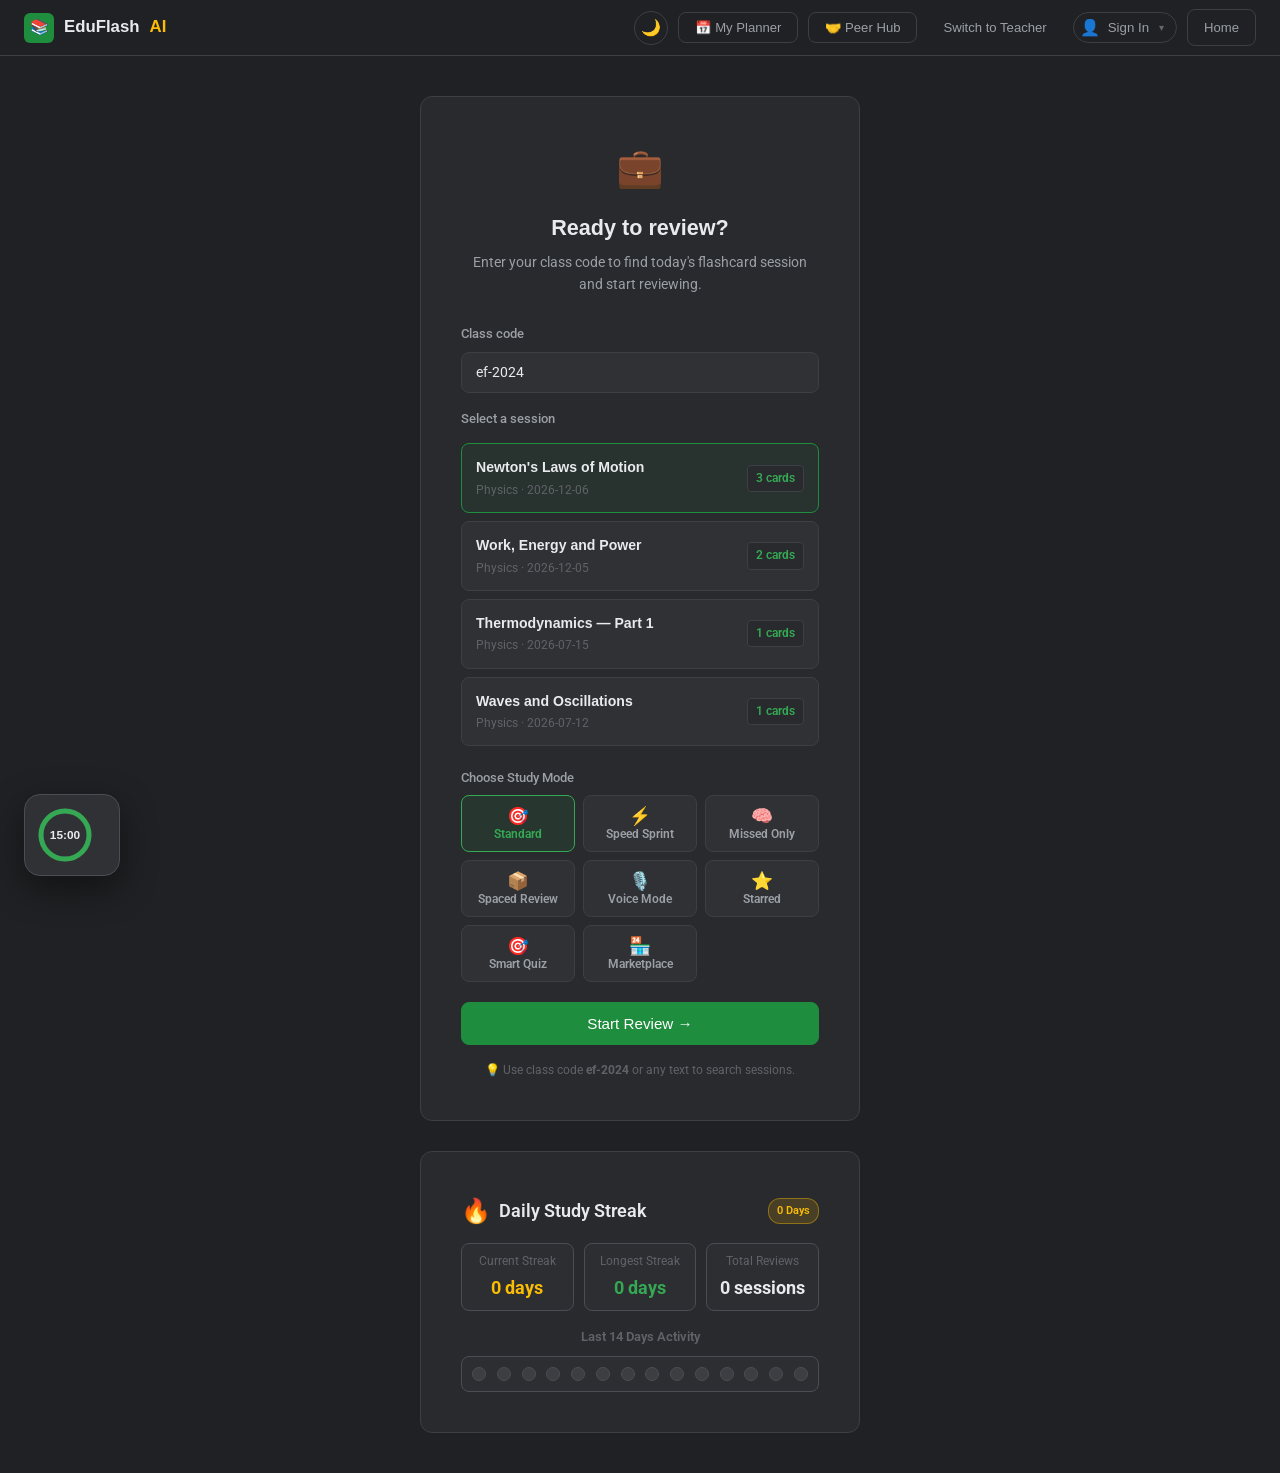
==== commit f94eb6d3: "feat(day21): add Student Study Streaks and Session Feedback Rating" ====
--- a/student.html
+++ b/student.html
@@ -143,6 +143,37 @@
       </p>
     </div>
 
+    <!-- Day 21: Study Streak Dashboard -->
+    <div class="student-entry-card" id="streak-card" style="display: none; margin-top: 10px;">
+      <div style="display: flex; align-items: center; justify-content: space-between; margin-bottom: 12px;">
+        <div style="display: flex; align-items: center; gap: 8px;">
+          <span style="font-size: 1.5rem;">🔥</span>
+          <span style="font-weight: 600; font-size: 1.1rem; color: var(--text);">Daily Study Streak</span>
+        </div>
+        <span class="due-badge" id="streak-badge-count" style="background: rgba(251,188,4,0.15); color: var(--yellow); border: 1px solid rgba(251,188,4,0.4);">0 Days</span>
+      </div>
+      
+      <div class="analytics-grid" style="display: grid; grid-template-columns: repeat(3, 1fr); gap: 10px; margin-bottom: 16px; text-align: center;">
+        <div style="background: rgba(255,255,255,0.02); border: 1px solid var(--border-light); border-radius: var(--radius); padding: 8px;">
+          <div style="font-size: 0.72rem; color: var(--text-dim);">Current Streak</div>
+          <div style="font-size: 1.1rem; font-weight: 700; color: var(--yellow); margin-top: 4px;" id="streak-current">0 days</div>
+        </div>
+        <div style="background: rgba(255,255,255,0.02); border: 1px solid var(--border-light); border-radius: var(--radius); padding: 8px;">
+          <div style="font-size: 0.72rem; color: var(--text-dim);">Longest Streak</div>
+          <div style="font-size: 1.1rem; font-weight: 700; color: var(--green-light); margin-top: 4px;" id="streak-longest">0 days</div>
+        </div>
+        <div style="background: rgba(255,255,255,0.02); border: 1px solid var(--border-light); border-radius: var(--radius); padding: 8px;">
+          <div style="font-size: 0.72rem; color: var(--text-dim);">Total Reviews</div>
+          <div style="font-size: 1.1rem; font-weight: 700; color: var(--text); margin-top: 4px;" id="streak-total">0 sessions</div>
+        </div>
+      </div>
+
+      <div style="font-size: 0.8rem; color: var(--text-dim); margin-bottom: 8px; font-weight: 600;">Last 14 Days Activity</div>
+      <div style="display: flex; gap: 6px; justify-content: space-between; align-items: center; background: rgba(255,255,255,0.02); border: 1px solid var(--border-light); border-radius: var(--radius); padding: 10px;" id="streak-heatmap-row">
+        <!-- 14 dots will be injected here -->
+      </div>
+    </div>
+
     <!-- ── Student Active Reviewer Container (hidden by default) ── -->
     <div class="student-active-review" id="review-container">
       <!-- Progress Bar -->
@@ -491,6 +522,20 @@
         </div>
       </div>
 
+      <!-- Day 21: Session Feedback Rating -->
+      <div class="feedback-card" id="feedback-card" style="background: var(--bg-card); border: 1px solid var(--border-light); border-radius: var(--radius-lg); padding: 20px; width: 100%; margin-bottom: 20px; text-align: center;">
+        <span style="font-size: 0.85rem; color: var(--text); font-weight: 600; display: block; margin-bottom: 8px;">⭐ Rate this Flashcard Session</span>
+        <div class="rating-stars" id="feedback-stars-container" style="display: flex; justify-content: center; gap: 8px; font-size: 2rem; cursor: pointer; color: var(--text-dim); margin-bottom: 12px;">
+          <span class="star-rating-btn" data-val="1">★</span>
+          <span class="star-rating-btn" data-val="2">★</span>
+          <span class="star-rating-btn" data-val="3">★</span>
+          <span class="star-rating-btn" data-val="4">★</span>
+          <span class="star-rating-btn" data-val="5">★</span>
+        </div>
+        <textarea id="feedback-text-input" class="input-field" placeholder="Optional: Any feedback on these cards? (e.g. too easy, hard, mistakes)" style="width: 100%; min-height: 50px; font-size: 0.82rem; border-radius: var(--radius); padding: 8px; margin-bottom: 12px; resize: vertical; background: rgba(0,0,0,0.25); border: 1px solid var(--border); color: var(--text);"></textarea>
+        <button class="btn btn-green btn-sm" id="btn-submit-feedback" style="width: 100%;">Submit Feedback</button>
+      </div>
+
       <button class="btn btn-green entry-btn" id="exit-btn">
         Done & Exit
       </button>
--- a/css/student.css
+++ b/css/student.css
@@ -2528,5 +2528,26 @@
   align-items: center;
 }
 
-
-
+/* Day 21: Streak dot and Star Rating styles */
+.star-rating-btn {
+  transition: transform 0.2s ease, color 0.2s ease;
+  color: var(--text-dim);
+}
+.star-rating-btn.active {
+  color: var(--yellow);
+}
+.star-rating-btn:hover {
+  transform: scale(1.25);
+  color: var(--yellow) !important;
+}
+.streak-dot {
+  position: relative;
+  transition: transform 0.2s ease;
+}
+.streak-dot:hover {
+  transform: scale(1.3);
+  filter: brightness(1.2);
+}
+
+
+
